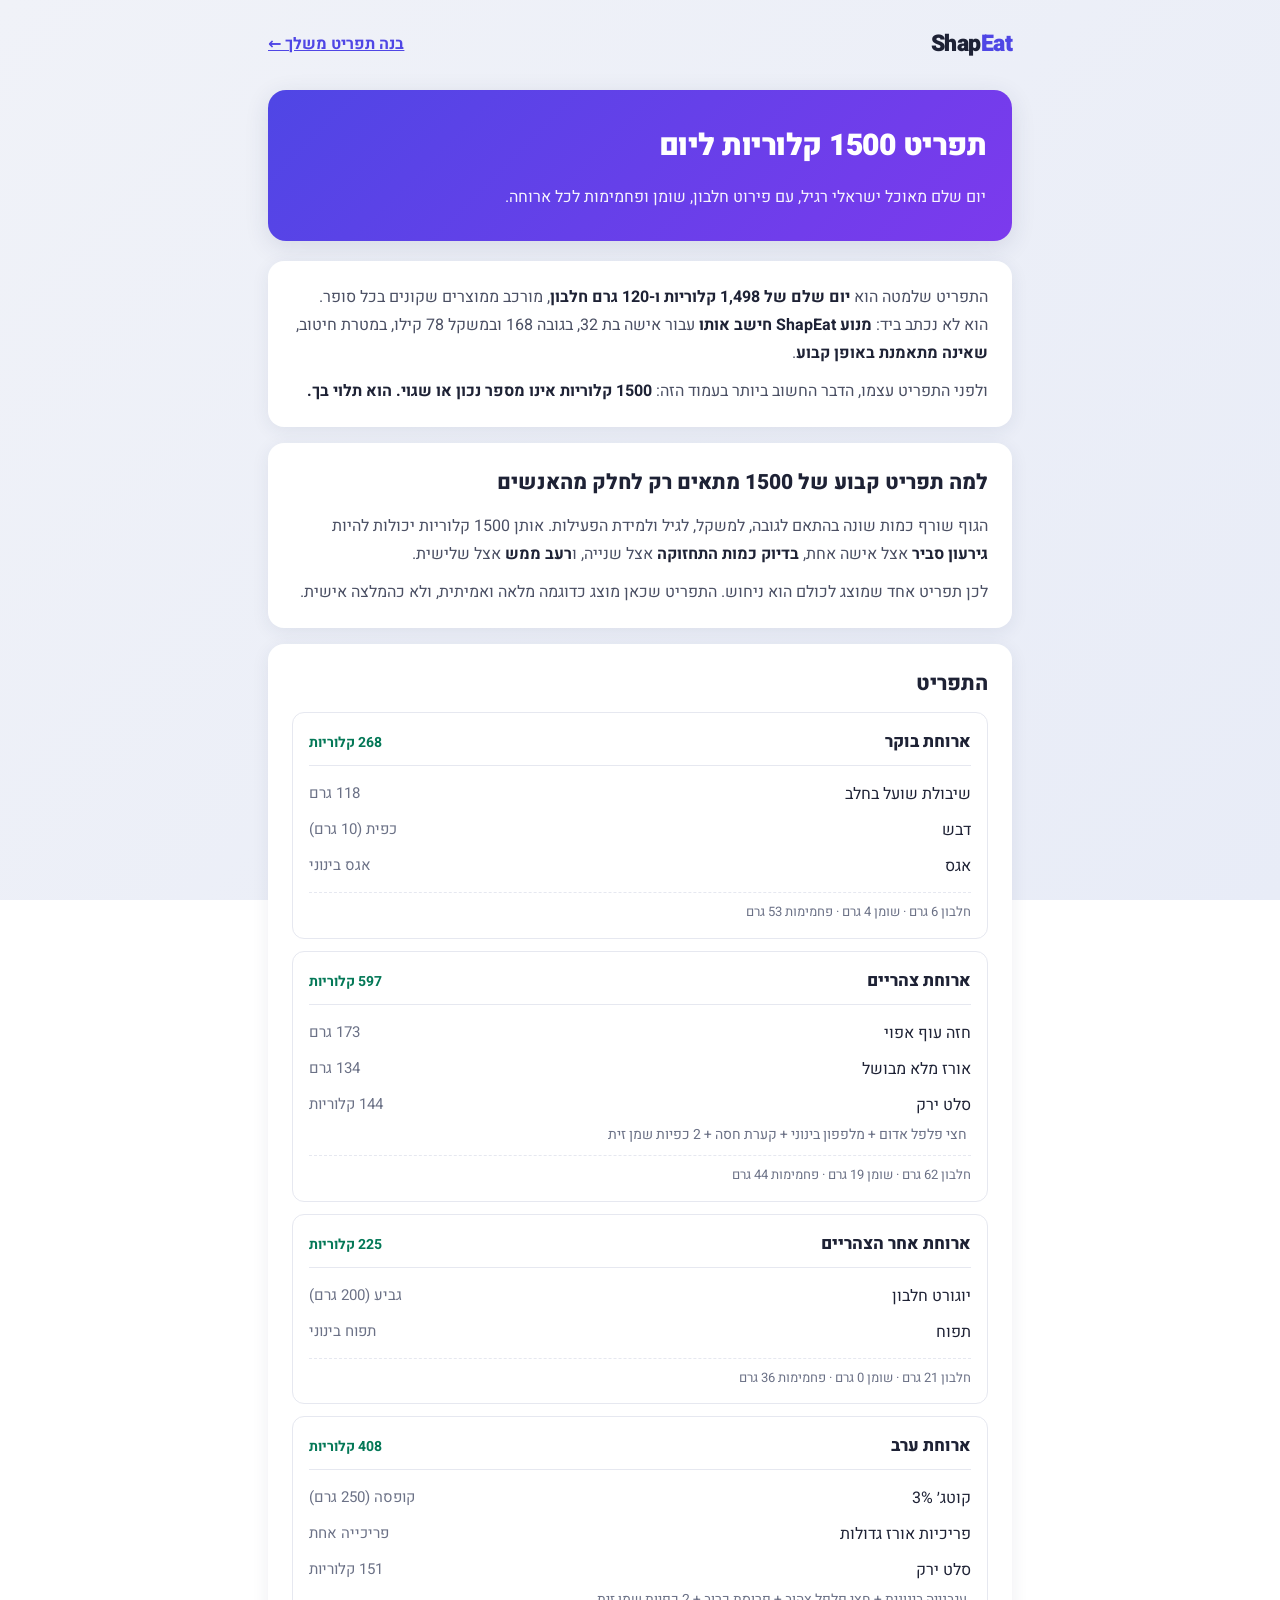
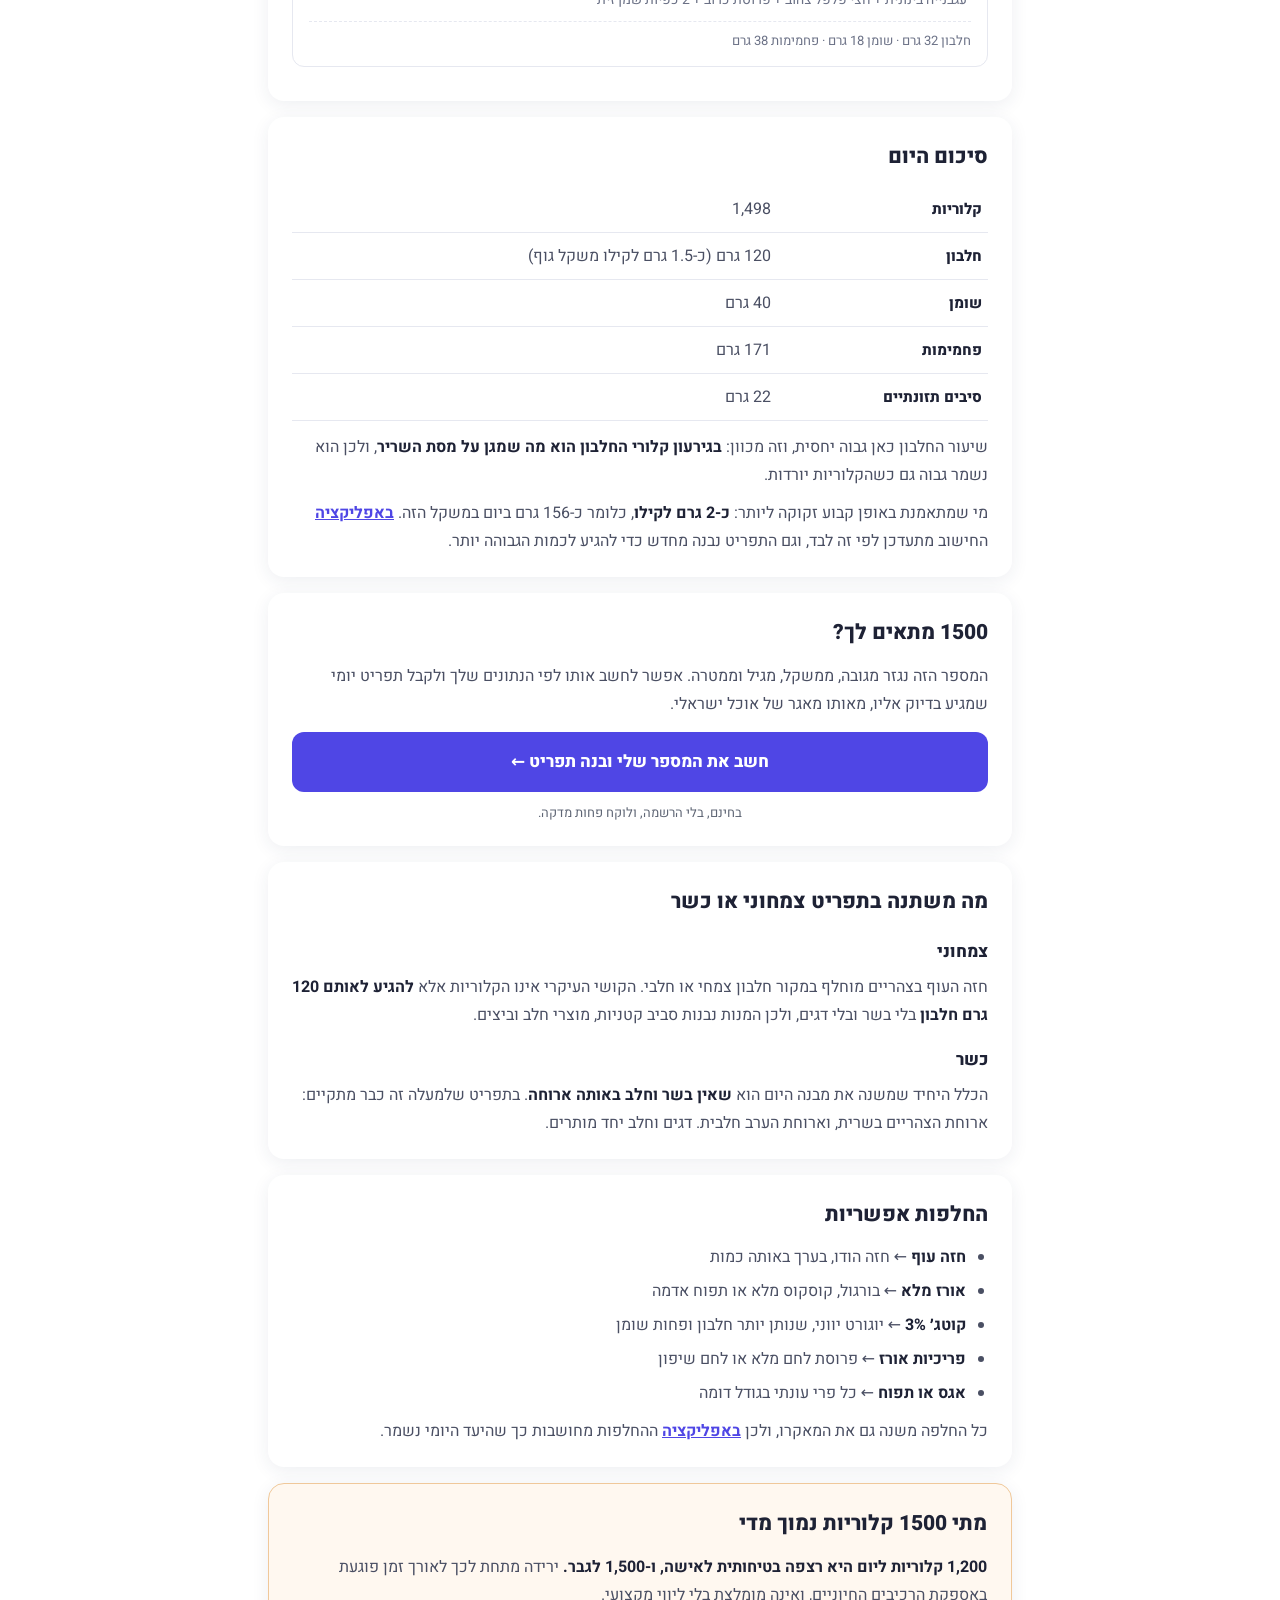
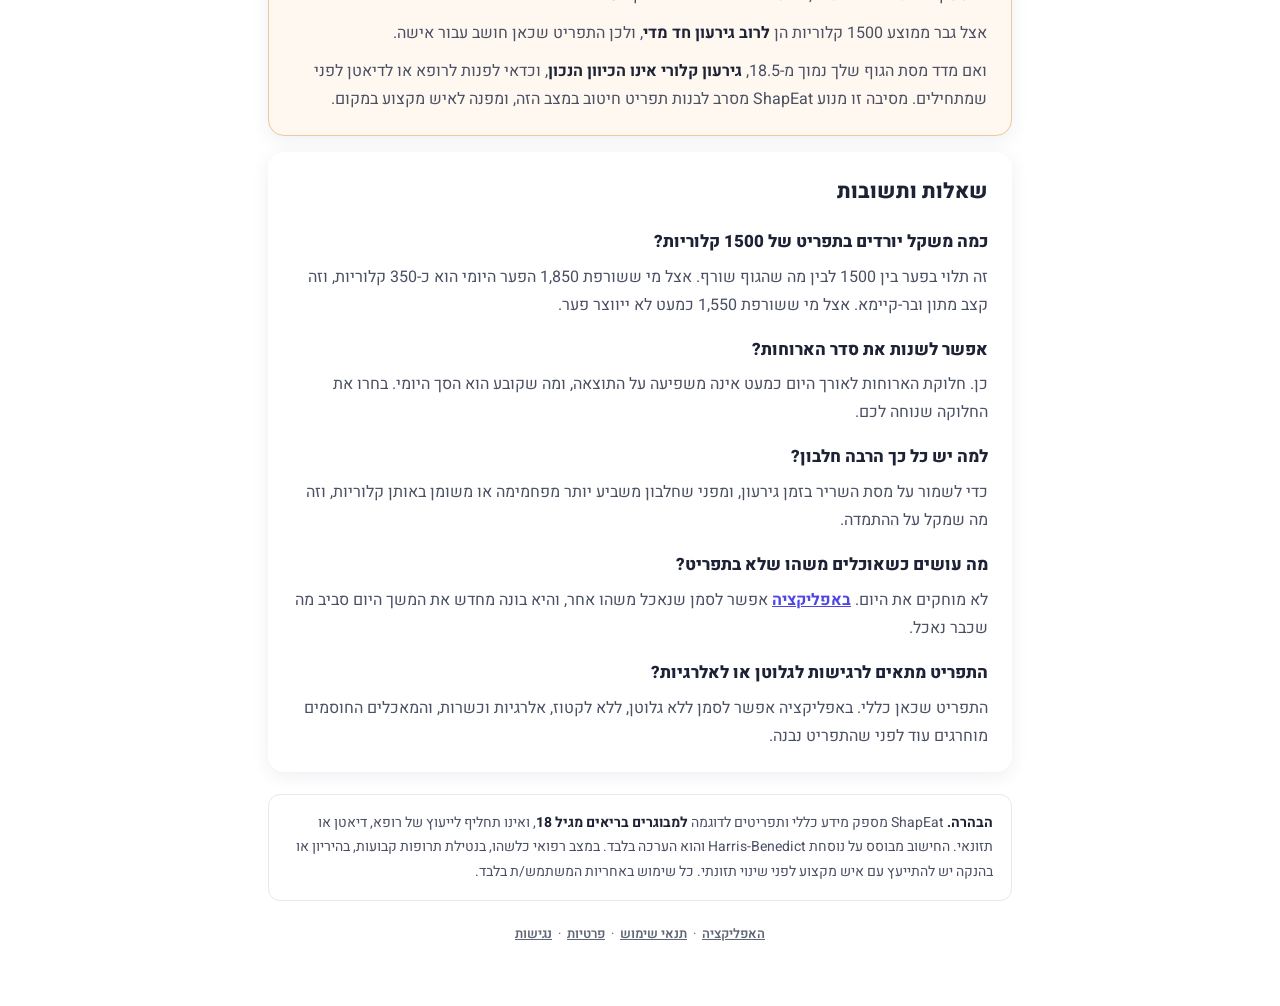
==== menu-1500/index.html @ 6e700a90 "A site about menus had no page that answers "what does a menu look like" Search Console has been con" ====
<!DOCTYPE html>
<!-- דף SEO ראשון (ניסוי, 04/09/2026). התפריט הוטמע כטקסט סטטי במכוון:
     הזחלן של גוגל לא תמיד מריץ JavaScript, ותפריט שנבנה בטעינה עלול להיאנדקס ריק.
     התפריט עצמו הופק מהמנוע ולא נכתב ביד — פרופיל אישה 32/168/78, חיטוב. -->
<html lang="he" dir="rtl">
<head>
<meta charset="UTF-8">
<meta name="viewport" content="width=device-width, initial-scale=1.0">
<title>תפריט 1500 קלוריות ליום — דוגמה מלאה עם חלבון ומאקרו | ShapEat</title>
<link rel="icon" type="image/png" href="/brand/AVATAR-shapeat.png">
<link rel="canonical" href="https://shapeat.co.il/menu-1500/">
<meta name="description" content="תפריט לדוגמה של 1500 קלוריות ליום מאוכל ישראלי, עם פירוט חלבון, שומן ופחמימות לכל ארוחה. ואפשר לבנות תפריט לפי הנתונים שלך, בחינם ובלי הרשמה.">
<meta property="og:type" content="article">
<meta property="og:title" content="תפריט 1500 קלוריות ליום — דוגמה מלאה עם מאקרו">
<meta property="og:description" content="יום שלם של 1,498 קלוריות ו-120 גרם חלבון, מאוכל ישראלי רגיל. כולל מה משתנה לצמחוני ולכשר.">
<meta property="og:image" content="https://shapeat.co.il/brand/AVATAR-shapeat.jpg">
<meta property="og:url" content="https://shapeat.co.il/menu-1500/">
<link rel="stylesheet" href="/brand/fonts/heebo.css">
<style>
  :root{ --accent:#4f46e5; --accent2:#7c3aed; --text:#1e2235; --text-sec:#4a4f63;
         --border:#e6e8f0; --green:#047857; }
  *{box-sizing:border-box;margin:0;padding:0}
  body{font-family:'Heebo','Segoe UI',system-ui,sans-serif;color:var(--text);
    background:linear-gradient(135deg,#f0f2f8,#e8ecf7) fixed;line-height:1.75}
  .wrap{max-width:780px;margin:0 auto;padding:24px 18px 60px}
  a{color:var(--accent);font-weight:700}
  .nav{display:flex;align-items:center;justify-content:space-between;margin-bottom:26px}
  .logo{font-size:23px;font-weight:900;letter-spacing:-.5px;text-decoration:none;color:var(--text)}
  .logo .eat{color:var(--accent)}
  .head{background:linear-gradient(135deg,var(--accent),var(--accent2));color:#fff;
    border-radius:18px;padding:30px 26px;margin-bottom:20px;box-shadow:0 6px 24px rgba(40,46,90,.12)}
  .head h1{font-size:30px;font-weight:900;letter-spacing:-.5px;margin-bottom:10px}
  .head p{color:#fff;opacity:.95;font-size:16px}
  .card{background:#fff;border-radius:16px;padding:22px 24px;margin-bottom:16px;
    box-shadow:0 4px 18px rgba(40,46,90,.08)}
  .card.warn{background:#fff8f0;border:1.5px solid #f0c89a}
  h2{font-size:21px;font-weight:800;margin-bottom:10px;color:var(--text)}
  h3{font-size:17px;font-weight:800;margin:16px 0 6px;color:var(--text)}
  p,li,td,th{font-size:16px;color:var(--text-sec)}
  ul{padding-inline-start:22px;margin-top:6px}
  li{margin-bottom:6px}
  b{color:var(--text)}
  .meal{border:1px solid var(--border);border-radius:12px;padding:14px 16px;margin-bottom:12px}
  .meal-head{display:flex;justify-content:space-between;align-items:baseline;
    border-bottom:1px solid var(--border);padding-bottom:8px;margin-bottom:10px;gap:10px}
  .meal-name{font-size:17px;font-weight:800;color:var(--text)}
  .meal-cal{font-size:14px;font-weight:700;color:var(--green);white-space:nowrap}
  .row{display:flex;justify-content:space-between;gap:12px;padding:4px 0}
  .row .amt{color:#6b7186;font-size:15px;white-space:nowrap}
  .salad-parts{font-size:14px;color:#6b7186;padding-inline-start:4px}
  .meal-macro{font-size:13px;color:#6b7186;margin-top:8px;border-top:1px dashed var(--border);padding-top:8px}
  .tbl{width:100%;border-collapse:collapse;margin-top:8px}
  .tbl th,.tbl td{text-align:right;padding:9px 6px;border-bottom:1px solid var(--border)}
  .tbl th{font-weight:800;color:var(--text);font-size:15px}
  .cta{display:block;text-align:center;background:var(--accent);color:#fff;text-decoration:none;
    font-weight:800;font-size:17px;padding:15px 20px;border-radius:12px;margin-top:14px}
  .note{font-size:13px;color:#5f6675;text-align:center;margin-top:10px}
  .disc{font-size:14px;color:#4a4f63;background:#fff;border:1.5px solid var(--border);
    border-radius:12px;padding:16px 18px;margin-top:22px}
  .foot{font-size:13px;color:#5f6675;text-align:center;margin-top:22px}
  .foot a{color:#5f6675;font-weight:600;margin:0 6px}
</style>
</head>
<body>
<div class="wrap">
  <nav class="nav">
    <a class="logo" href="/">Shap<span class="eat">Eat</span></a>
    <a href="/">בנה תפריט משלך ←</a>
  </nav>

  <div class="head">
    <h1>תפריט 1500 קלוריות ליום</h1>
    <p>יום שלם מאוכל ישראלי רגיל, עם פירוט חלבון, שומן ופחמימות לכל ארוחה.</p>
  </div>

  <div class="card">
    <p>התפריט שלמטה הוא <b>יום שלם של 1,498 קלוריות ו-120 גרם חלבון</b>, מורכב ממוצרים
      שקונים בכל סופר. הוא לא נכתב ביד: <b>מנוע ShapEat חישב אותו</b> עבור אישה בת 32,
      בגובה 168 ובמשקל 78 קילו, במטרת חיטוב, <b>שאינה מתאמנת באופן קבוע</b>.</p>
    <p style="margin-top:10px">ולפני התפריט עצמו, הדבר החשוב ביותר בעמוד הזה:
      <b>1500 קלוריות אינו מספר נכון או שגוי. הוא תלוי בך.</b></p>
  </div>

  <div class="card">
    <h2>למה תפריט קבוע של 1500 מתאים רק לחלק מהאנשים</h2>
    <p>הגוף שורף כמות שונה בהתאם לגובה, למשקל, לגיל ולמידת הפעילות. אותן 1500 קלוריות
      יכולות להיות <b>גירעון סביר</b> אצל אישה אחת, <b>בדיוק כמות התחזוקה</b> אצל שנייה,
      ו<b>רעב ממש</b> אצל שלישית.</p>
    <p style="margin-top:10px">לכן תפריט אחד שמוצג לכולם הוא ניחוש. התפריט שכאן מוצג
      כדוגמה מלאה ואמיתית, ולא כהמלצה אישית.</p>
  </div>

  <div class="card">
    <h2>התפריט</h2>

    <div class="meal">
      <div class="meal-head"><span class="meal-name">ארוחת בוקר</span><span class="meal-cal">268 קלוריות</span></div>
      <div class="row"><span>שיבולת שועל בחלב</span><span class="amt">118 גרם</span></div>
      <div class="row"><span>דבש</span><span class="amt">כפית (10 גרם)</span></div>
      <div class="row"><span>אגס</span><span class="amt">אגס בינוני</span></div>
      <div class="meal-macro">חלבון 6 גרם · שומן 4 גרם · פחמימות 53 גרם</div>
    </div>

    <div class="meal">
      <div class="meal-head"><span class="meal-name">ארוחת צהריים</span><span class="meal-cal">597 קלוריות</span></div>
      <div class="row"><span>חזה עוף אפוי</span><span class="amt">173 גרם</span></div>
      <div class="row"><span>אורז מלא מבושל</span><span class="amt">134 גרם</span></div>
      <div class="row"><span>סלט ירק</span><span class="amt">144 קלוריות</span></div>
      <div class="salad-parts">חצי פלפל אדום + מלפפון בינוני + קערת חסה + 2 כפיות שמן זית</div>
      <div class="meal-macro">חלבון 62 גרם · שומן 19 גרם · פחמימות 44 גרם</div>
    </div>

    <div class="meal">
      <div class="meal-head"><span class="meal-name">ארוחת אחר הצהריים</span><span class="meal-cal">225 קלוריות</span></div>
      <div class="row"><span>יוגורט חלבון</span><span class="amt">גביע (200 גרם)</span></div>
      <div class="row"><span>תפוח</span><span class="amt">תפוח בינוני</span></div>
      <div class="meal-macro">חלבון 21 גרם · שומן 0 גרם · פחמימות 36 גרם</div>
    </div>

    <div class="meal">
      <div class="meal-head"><span class="meal-name">ארוחת ערב</span><span class="meal-cal">408 קלוריות</span></div>
      <div class="row"><span>קוטג׳ 3%</span><span class="amt">קופסה (250 גרם)</span></div>
      <div class="row"><span>פריכיות אורז גדולות</span><span class="amt">פריכייה אחת</span></div>
      <div class="row"><span>סלט ירק</span><span class="amt">151 קלוריות</span></div>
      <div class="salad-parts">עגבנייה בינונית + חצי פלפל צהוב + פרוסת כרוב + 2 כפיות שמן זית</div>
      <div class="meal-macro">חלבון 32 גרם · שומן 18 גרם · פחמימות 38 גרם</div>
    </div>
  </div>

  <div class="card">
    <h2>סיכום היום</h2>
    <table class="tbl">
      <tr><th>קלוריות</th><td>1,498</td></tr>
      <tr><th>חלבון</th><td>120 גרם (כ-1.5 גרם לקילו משקל גוף)</td></tr>
      <tr><th>שומן</th><td>40 גרם</td></tr>
      <tr><th>פחמימות</th><td>171 גרם</td></tr>
      <tr><th>סיבים תזונתיים</th><td>22 גרם</td></tr>
    </table>
    <p style="margin-top:12px">שיעור החלבון כאן גבוה יחסית, וזה מכוון: <b>בגירעון קלורי
      החלבון הוא מה שמגן על מסת השריר</b>, ולכן הוא נשמר גבוה גם כשהקלוריות יורדות.</p>
    <p style="margin-top:10px">מי שמתאמנת באופן קבוע זקוקה ליותר: <b>כ-2 גרם לקילו</b>,
      כלומר כ-156 גרם ביום במשקל הזה. <a href="/">באפליקציה</a> החישוב מתעדכן לפי זה לבד,
      וגם התפריט נבנה מחדש כדי להגיע לכמות הגבוהה יותר.</p>
  </div>

  <div class="card">
    <h2>1500 מתאים לך?</h2>
    <p>המספר הזה נגזר מגובה, ממשקל, מגיל וממטרה. אפשר לחשב אותו לפי הנתונים שלך ולקבל
      תפריט יומי שמגיע בדיוק אליו, מאותו מאגר של אוכל ישראלי.</p>
    <a class="cta" href="/">חשב את המספר שלי ובנה תפריט ←</a>
    <p class="note">בחינם, בלי הרשמה, ולוקח פחות מדקה.</p>
  </div>

  <div class="card">
    <h2>מה משתנה בתפריט צמחוני או כשר</h2>
    <h3>צמחוני</h3>
    <p>חזה העוף בצהריים מוחלף במקור חלבון צמחי או חלבי. הקושי העיקרי אינו הקלוריות אלא
      <b>להגיע לאותם 120 גרם חלבון</b> בלי בשר ובלי דגים, ולכן המנות נבנות סביב קטניות,
      מוצרי חלב וביצים.</p>
    <h3>כשר</h3>
    <p>הכלל היחיד שמשנה את מבנה היום הוא <b>שאין בשר וחלב באותה ארוחה</b>. בתפריט שלמעלה
      זה כבר מתקיים: ארוחת הצהריים בשרית, וארוחת הערב חלבית. דגים וחלב יחד מותרים.</p>
  </div>

  <div class="card">
    <h2>החלפות אפשריות</h2>
    <ul>
      <li><b>חזה עוף</b> ← חזה הודו, בערך באותה כמות</li>
      <li><b>אורז מלא</b> ← בורגול, קוסקוס מלא או תפוח אדמה</li>
      <li><b>קוטג׳ 3%</b> ← יוגורט יווני, שנותן יותר חלבון ופחות שומן</li>
      <li><b>פריכיות אורז</b> ← פרוסת לחם מלא או לחם שיפון</li>
      <li><b>אגס או תפוח</b> ← כל פרי עונתי בגודל דומה</li>
    </ul>
    <p style="margin-top:10px">כל החלפה משנה גם את המאקרו, ולכן <a href="/">באפליקציה</a>
      ההחלפות מחושבות כך שהיעד היומי נשמר.</p>
  </div>

  <div class="card warn">
    <h2>מתי 1500 קלוריות נמוך מדי</h2>
    <p><b>1,200 קלוריות ליום היא רצפה בטיחותית לאישה, ו-1,500 לגבר.</b> ירידה מתחת לכך
      לאורך זמן פוגעת באספקת הרכיבים החיוניים, ואינה מומלצת בלי ליווי מקצועי.</p>
    <p style="margin-top:10px">אצל גבר ממוצע 1500 קלוריות הן <b>לרוב גירעון חד מדי</b>,
      ולכן התפריט שכאן חושב עבור אישה.</p>
    <p style="margin-top:10px">ואם מדד מסת הגוף שלך נמוך מ-18.5, <b>גירעון קלורי אינו
      הכיוון הנכון</b>, וכדאי לפנות לרופא או לדיאטן לפני שמתחילים. מסיבה זו מנוע ShapEat
      מסרב לבנות תפריט חיטוב במצב הזה, ומפנה לאיש מקצוע במקום.</p>
  </div>

  <div class="card">
    <h2>שאלות ותשובות</h2>
    <h3>כמה משקל יורדים בתפריט של 1500 קלוריות?</h3>
    <p>זה תלוי בפער בין 1500 לבין מה שהגוף שורף. אצל מי ששורפת 1,850 הפער היומי הוא כ-350
      קלוריות, וזה קצב מתון ובר-קיימא. אצל מי ששורפת 1,550 כמעט לא ייווצר פער.</p>
    <h3>אפשר לשנות את סדר הארוחות?</h3>
    <p>כן. חלוקת הארוחות לאורך היום כמעט אינה משפיעה על התוצאה, ומה שקובע הוא הסך היומי.
      בחרו את החלוקה שנוחה לכם.</p>
    <h3>למה יש כל כך הרבה חלבון?</h3>
    <p>כדי לשמור על מסת השריר בזמן גירעון, ומפני שחלבון משביע יותר מפחמימה או משומן באותן
      קלוריות, וזה מה שמקל על ההתמדה.</p>
    <h3>מה עושים כשאוכלים משהו שלא בתפריט?</h3>
    <p>לא מוחקים את היום. <a href="/">באפליקציה</a> אפשר לסמן שנאכל משהו אחר, והיא בונה
      מחדש את המשך היום סביב מה שכבר נאכל.</p>
    <h3>התפריט מתאים לרגישות לגלוטן או לאלרגיות?</h3>
    <p>התפריט שכאן כללי. באפליקציה אפשר לסמן ללא גלוטן, ללא לקטוז, אלרגיות וכשרות,
      והמאכלים החוסמים מוחרגים עוד לפני שהתפריט נבנה.</p>
  </div>

  <div class="disc">
    <b>הבהרה.</b> ShapEat מספק מידע כללי ותפריטים לדוגמה <b>למבוגרים בריאים מגיל 18</b>,
    ואינו תחליף לייעוץ של רופא, דיאטן או תזונאי. החישוב מבוסס על נוסחת Harris-Benedict
    והוא הערכה בלבד. במצב רפואי כלשהו, בנטילת תרופות קבועות, בהיריון או בהנקה יש להתייעץ
    עם איש מקצוע לפני שינוי תזונתי. כל שימוש באחריות המשתמש/ת בלבד.
  </div>

  <div class="foot">
    <a href="/">האפליקציה</a>·<a href="/terms.html">תנאי שימוש</a>·<a href="/privacy.html">פרטיות</a>·<a href="/accessibility.html">נגישות</a>
  </div>
</div>
</body>
</html>
---- brand/fonts/heebo.css ----
/* ══════════════════════════════════════════
   heebo.css — Heebo מאוחסן אצלנו, לא אצל גוגל (14/08/2026)

   למה: `<link>` ל-fonts.googleapis.com שולח את ה-IP וה-Referrer של המשתמש
   לגוגל בכל טעינת עמוד. זה קרה בדשבורד המאמנים בזמן צפייה בנתוני מתאמנים,
   וגם ב-privacy.html עצמו — עמוד שמסביר כמה אנחנו זהירים עם מידע.
   הגופן זהה לחלוטין; רק המקור השתנה.

   רישיון: SIL Open Font License 1.1 (brand/fonts/OFL.txt), Copyright 2014
   The Heebo Project Authors, עיצוב עודד עזר. ה-OFL מתיר אירוח והפצה מחדש,
   ומחייב לצרף את הרישיון — הוא יושב לצד הקבצים ואין למחוק אותו.

   שני קבצים ולא עשרים: Heebo v28 הוא **variable font**, ולכן קובץ אחד לכל
   subset מכסה את כל המשקלים (400/500/600/700/800/900).
   ⚠️ הורדנו רק hebrew + latin. latin-ext / math / symbols לא בשימוש באתר,
   ובזכות unicode-range הדפדפן ממילא לא היה מוריד אותם.
   סה"כ 42KB, פעם אחת, ואז מהמטמון.
   ══════════════════════════════════════════ */

@font-face {
  font-family: 'Heebo';
  font-style: normal;
  font-weight: 100 900;            /* variable — טווח מלא מקובץ אחד */
  font-display: swap;              /* טקסט נראה מיד בגופן חלופי, בלי מסך ריק */
  src: url('heebo-hebrew.woff2') format('woff2');
  unicode-range: U+0307-0308, U+0590-05FF, U+200C-2010, U+20AA, U+25CC, U+FB1D-FB4F;
}

@font-face {
  font-family: 'Heebo';
  font-style: normal;
  font-weight: 100 900;
  font-display: swap;
  src: url('heebo-latin.woff2') format('woff2');
  unicode-range: U+0000-00FF, U+0131, U+0152-0153, U+02BB-02BC, U+02C6, U+02DA,
    U+02DC, U+0304, U+0308, U+0329, U+2000-206F, U+20AC, U+2122, U+2191, U+2193,
    U+2212, U+2215, U+FEFF, U+FFFD;
}
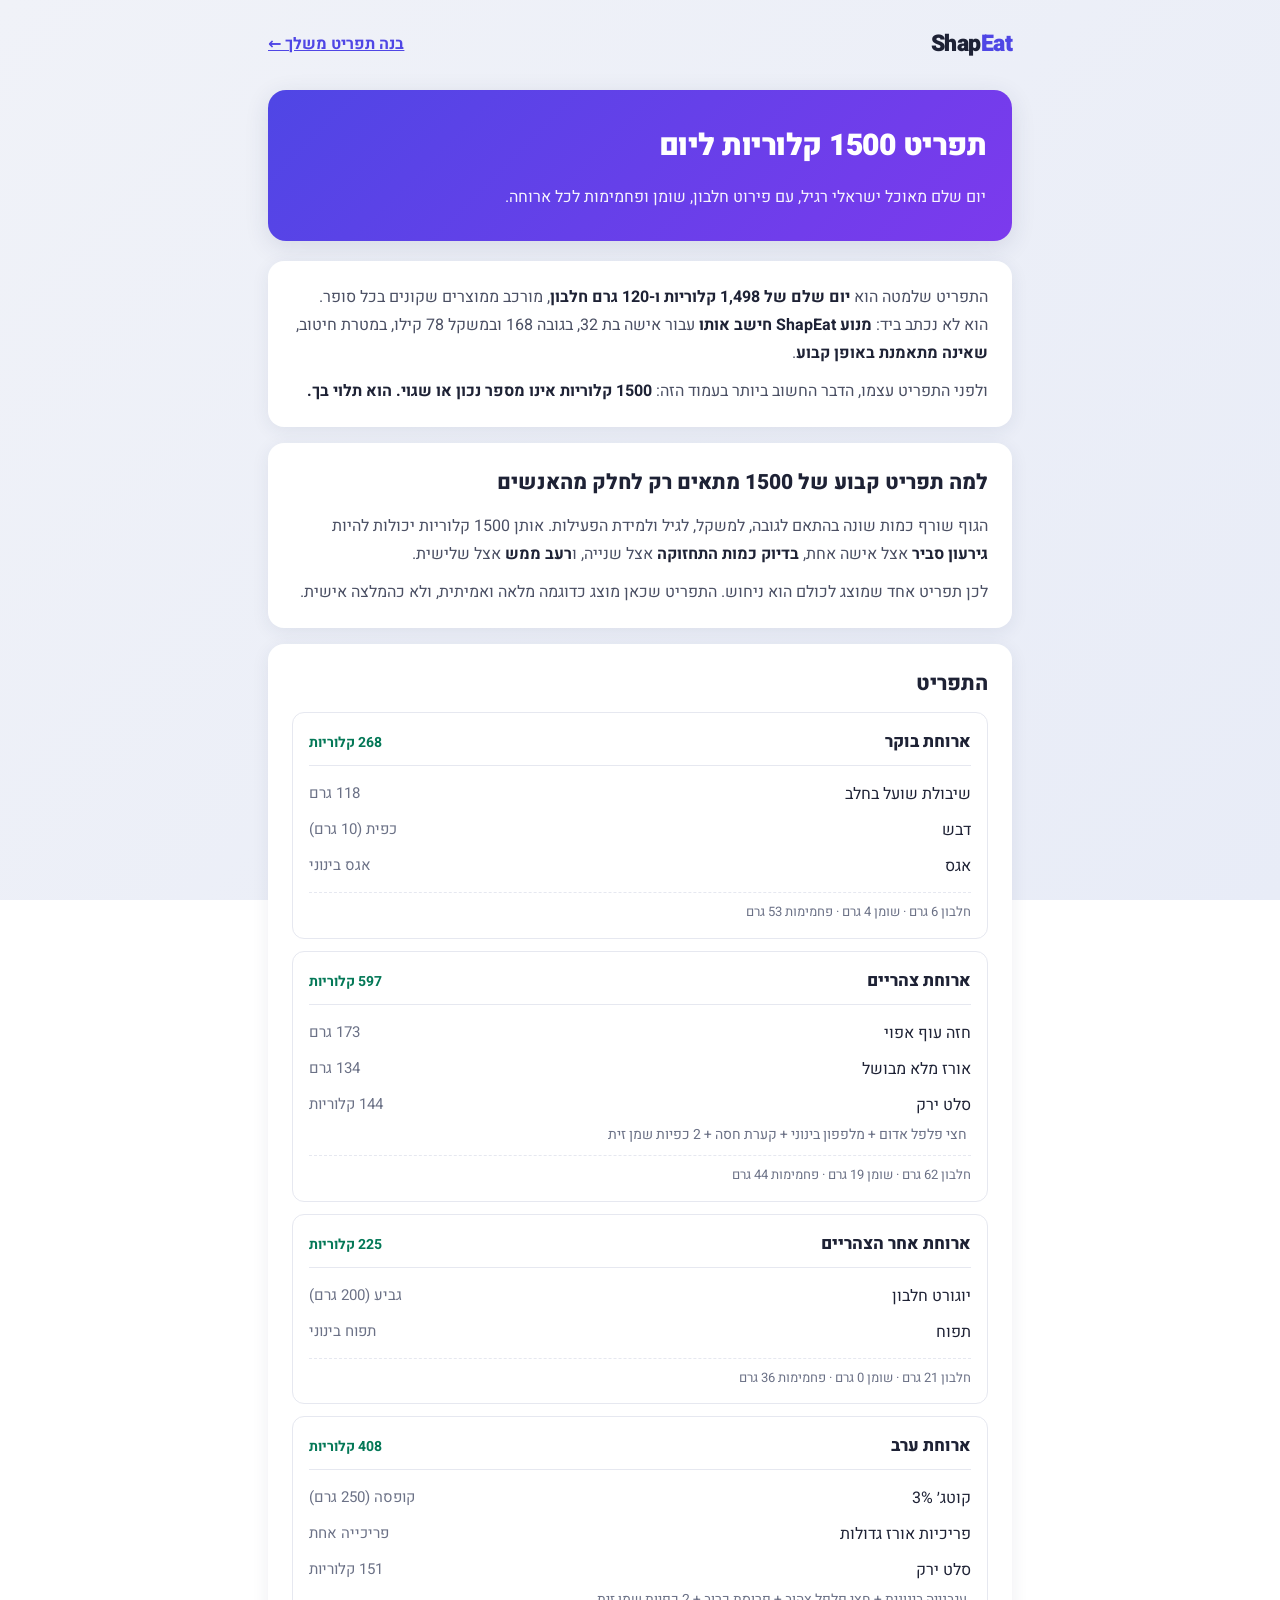
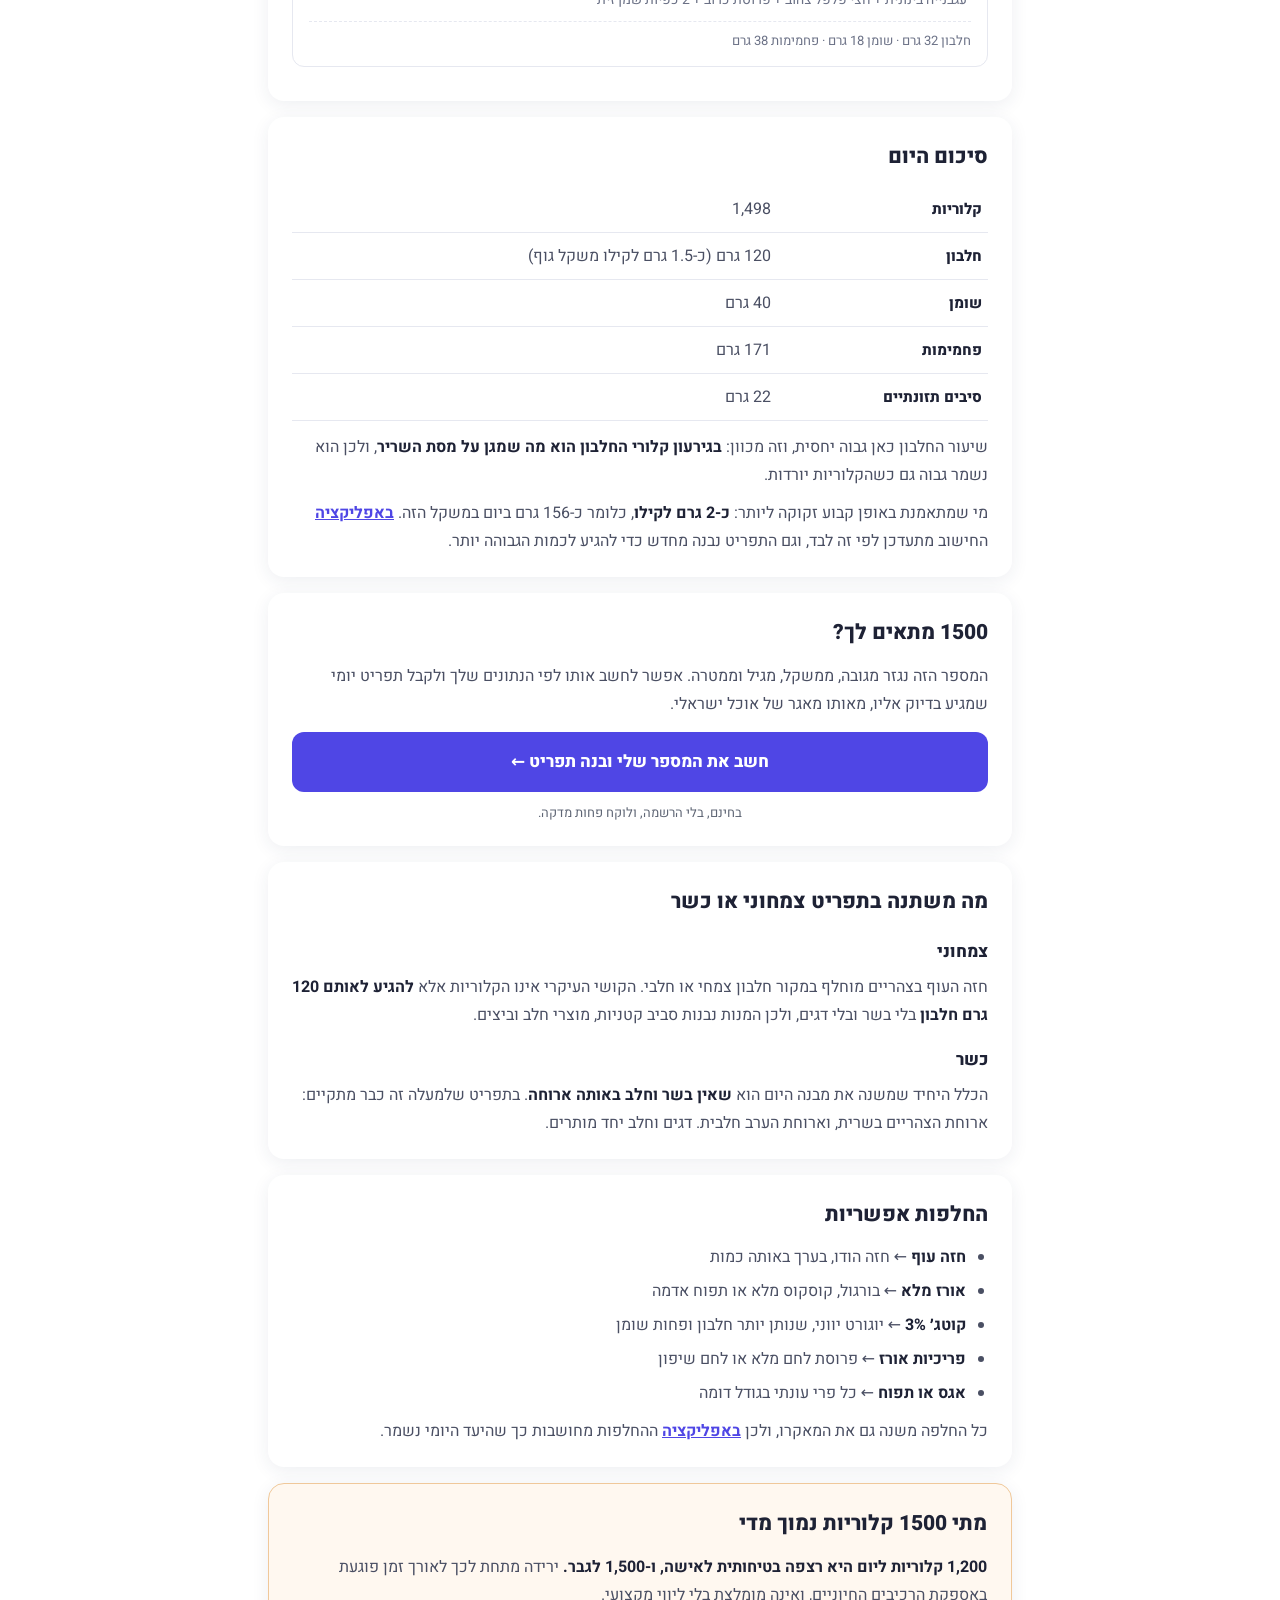
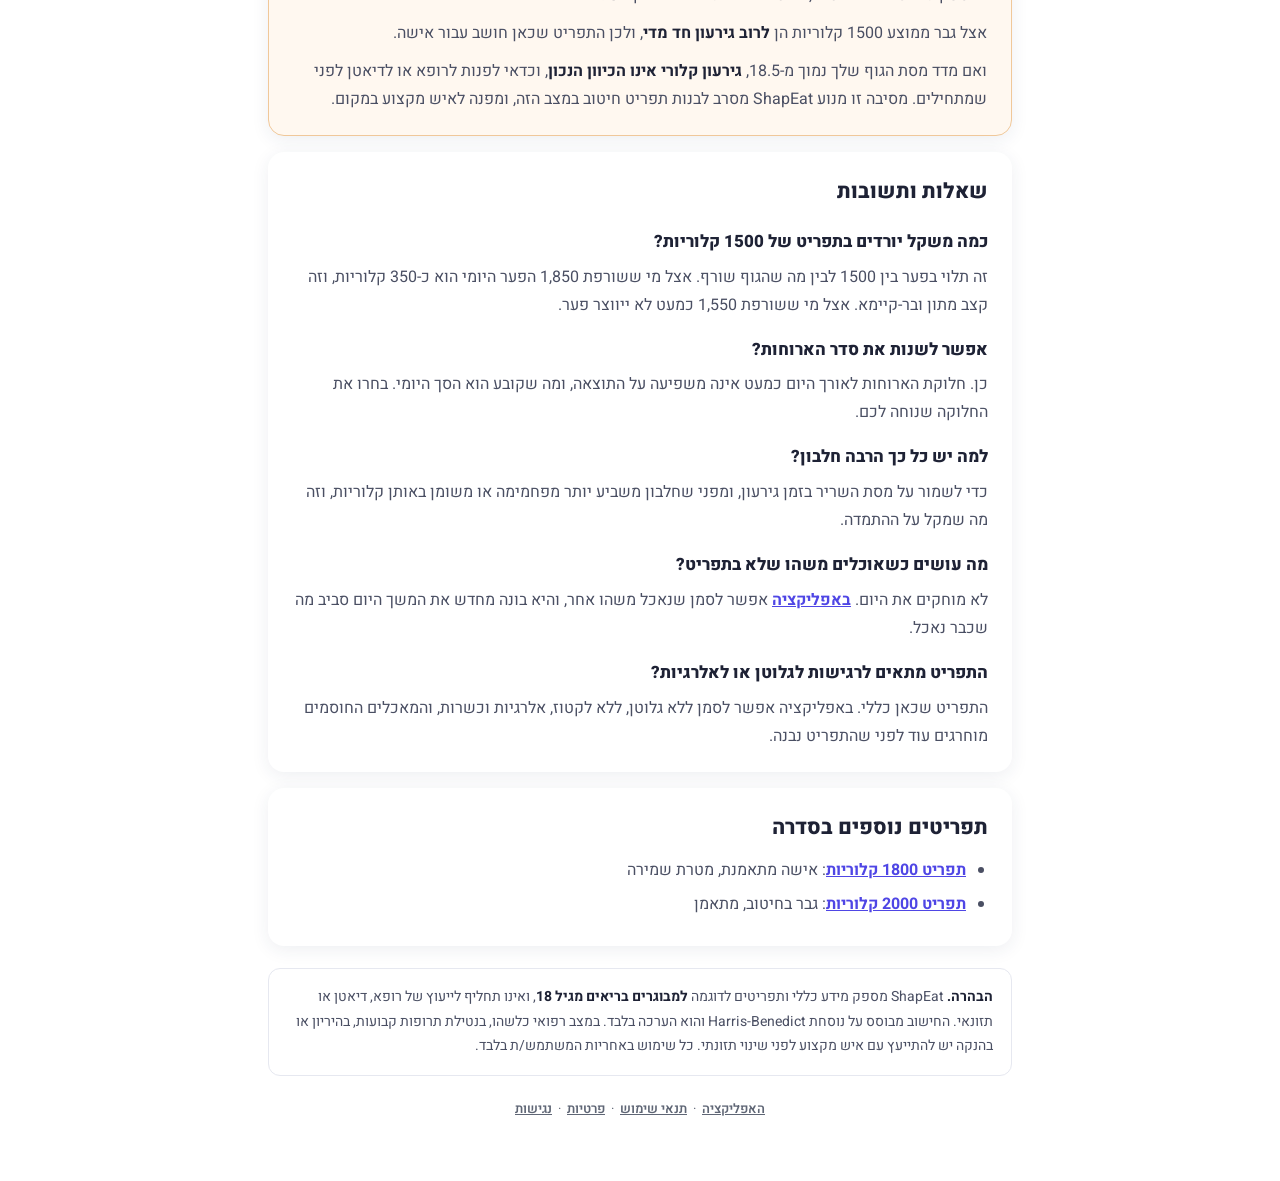
==== commit 909bf9e0: "Three menus that are actually different, not one menu with the number swapped A single page was a we" ====
--- a/menu-1500/index.html
+++ b/menu-1500/index.html
@@ -6,12 +6,12 @@
 <head>
 <meta charset="UTF-8">
 <meta name="viewport" content="width=device-width, initial-scale=1.0">
-<title>תפריט 1500 קלוריות ליום — דוגמה מלאה עם חלבון ומאקרו | ShapEat</title>
+<title>תפריט 1500 קלוריות ליום, דוגמה מלאה עם מאקרו | ShapEat</title>
 <link rel="icon" type="image/png" href="/brand/AVATAR-shapeat.png">
 <link rel="canonical" href="https://shapeat.co.il/menu-1500/">
 <meta name="description" content="תפריט לדוגמה של 1500 קלוריות ליום מאוכל ישראלי, עם פירוט חלבון, שומן ופחמימות לכל ארוחה. ואפשר לבנות תפריט לפי הנתונים שלך, בחינם ובלי הרשמה.">
 <meta property="og:type" content="article">
-<meta property="og:title" content="תפריט 1500 קלוריות ליום — דוגמה מלאה עם מאקרו">
+<meta property="og:title" content="תפריט 1500 קלוריות ליום, דוגמה מלאה עם מאקרו">
 <meta property="og:description" content="יום שלם של 1,498 קלוריות ו-120 גרם חלבון, מאוכל ישראלי רגיל. כולל מה משתנה לצמחוני ולכשר.">
 <meta property="og:image" content="https://shapeat.co.il/brand/AVATAR-shapeat.jpg">
 <meta property="og:url" content="https://shapeat.co.il/menu-1500/">
@@ -205,6 +205,14 @@
       והמאכלים החוסמים מוחרגים עוד לפני שהתפריט נבנה.</p>
   </div>
 
+  <div class="card">
+    <h2>תפריטים נוספים בסדרה</h2>
+    <ul>
+      <li><a href="/menu-1800/">תפריט 1800 קלוריות</a>: אישה מתאמנת, מטרת שמירה</li>
+      <li><a href="/menu-2000/">תפריט 2000 קלוריות</a>: גבר בחיטוב, מתאמן</li>
+    </ul>
+  </div>
+
   <div class="disc">
     <b>הבהרה.</b> ShapEat מספק מידע כללי ותפריטים לדוגמה <b>למבוגרים בריאים מגיל 18</b>,
     ואינו תחליף לייעוץ של רופא, דיאטן או תזונאי. החישוב מבוסס על נוסחת Harris-Benedict
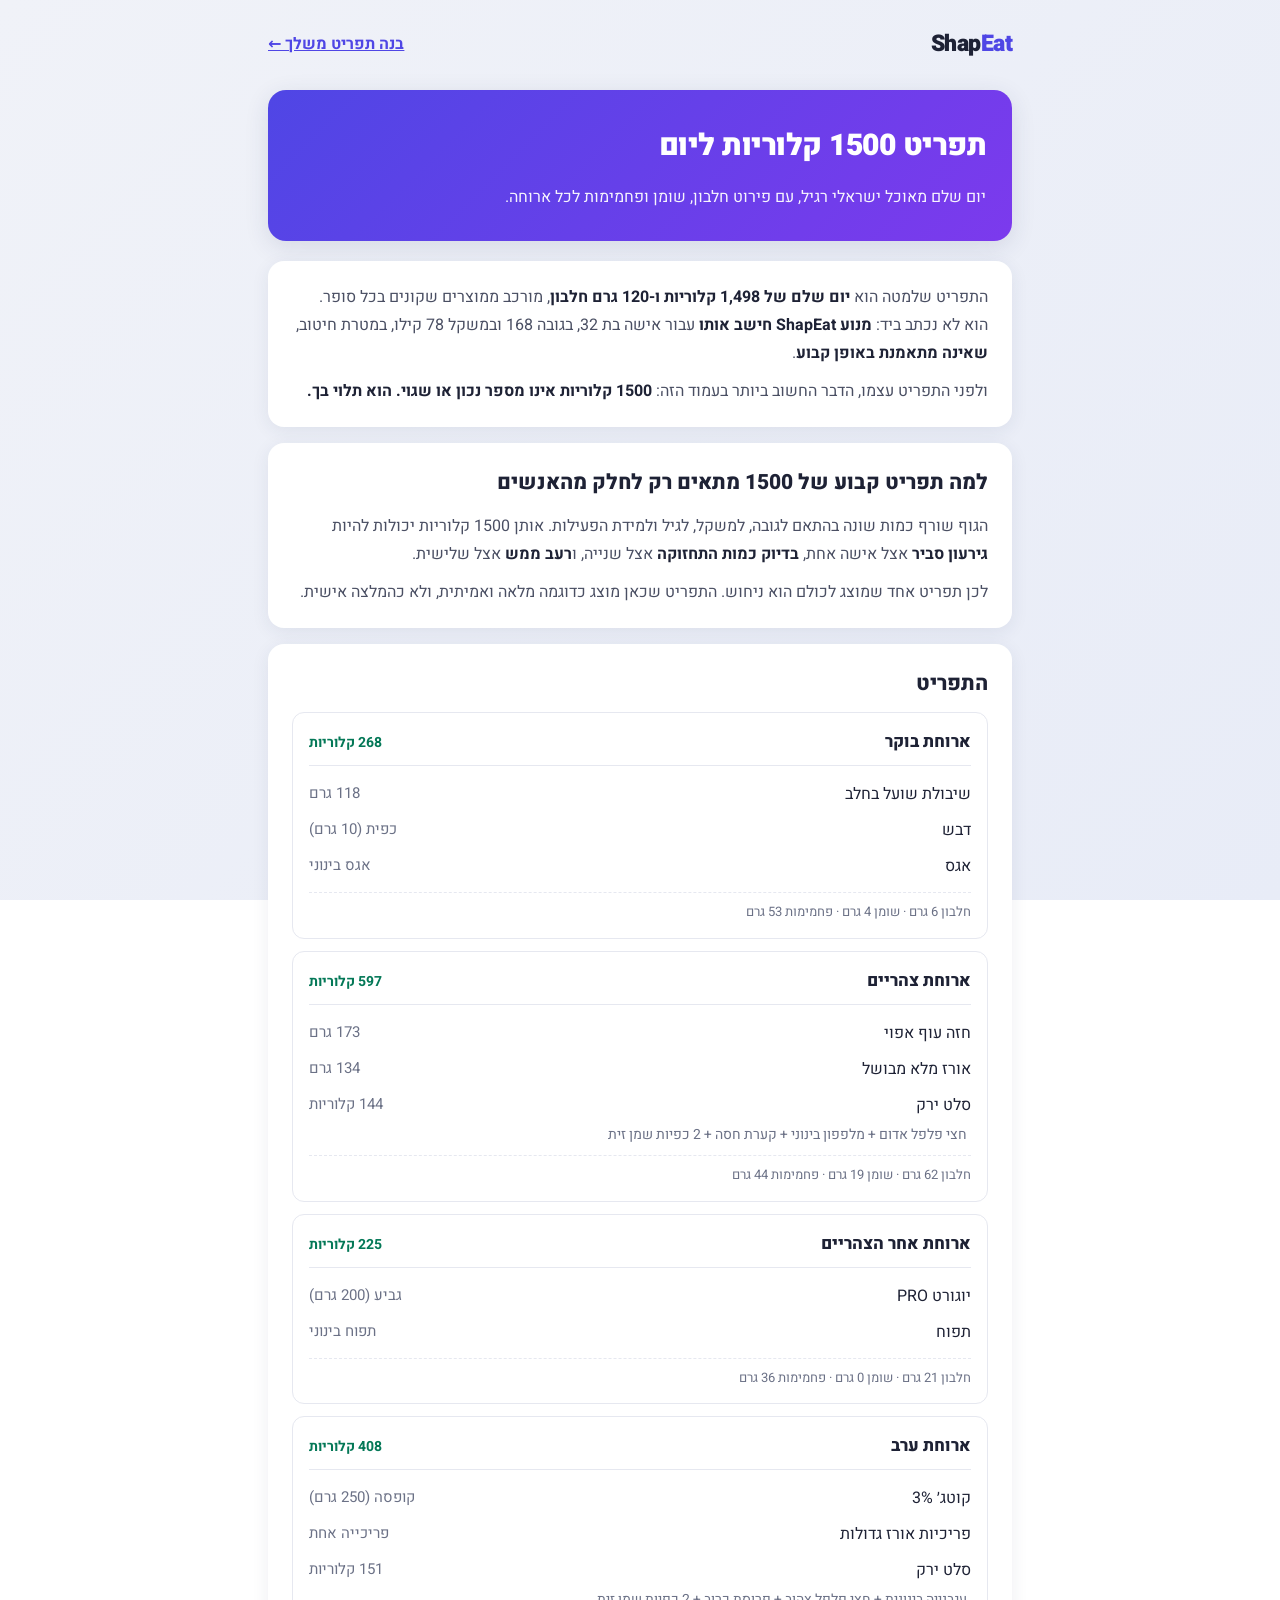
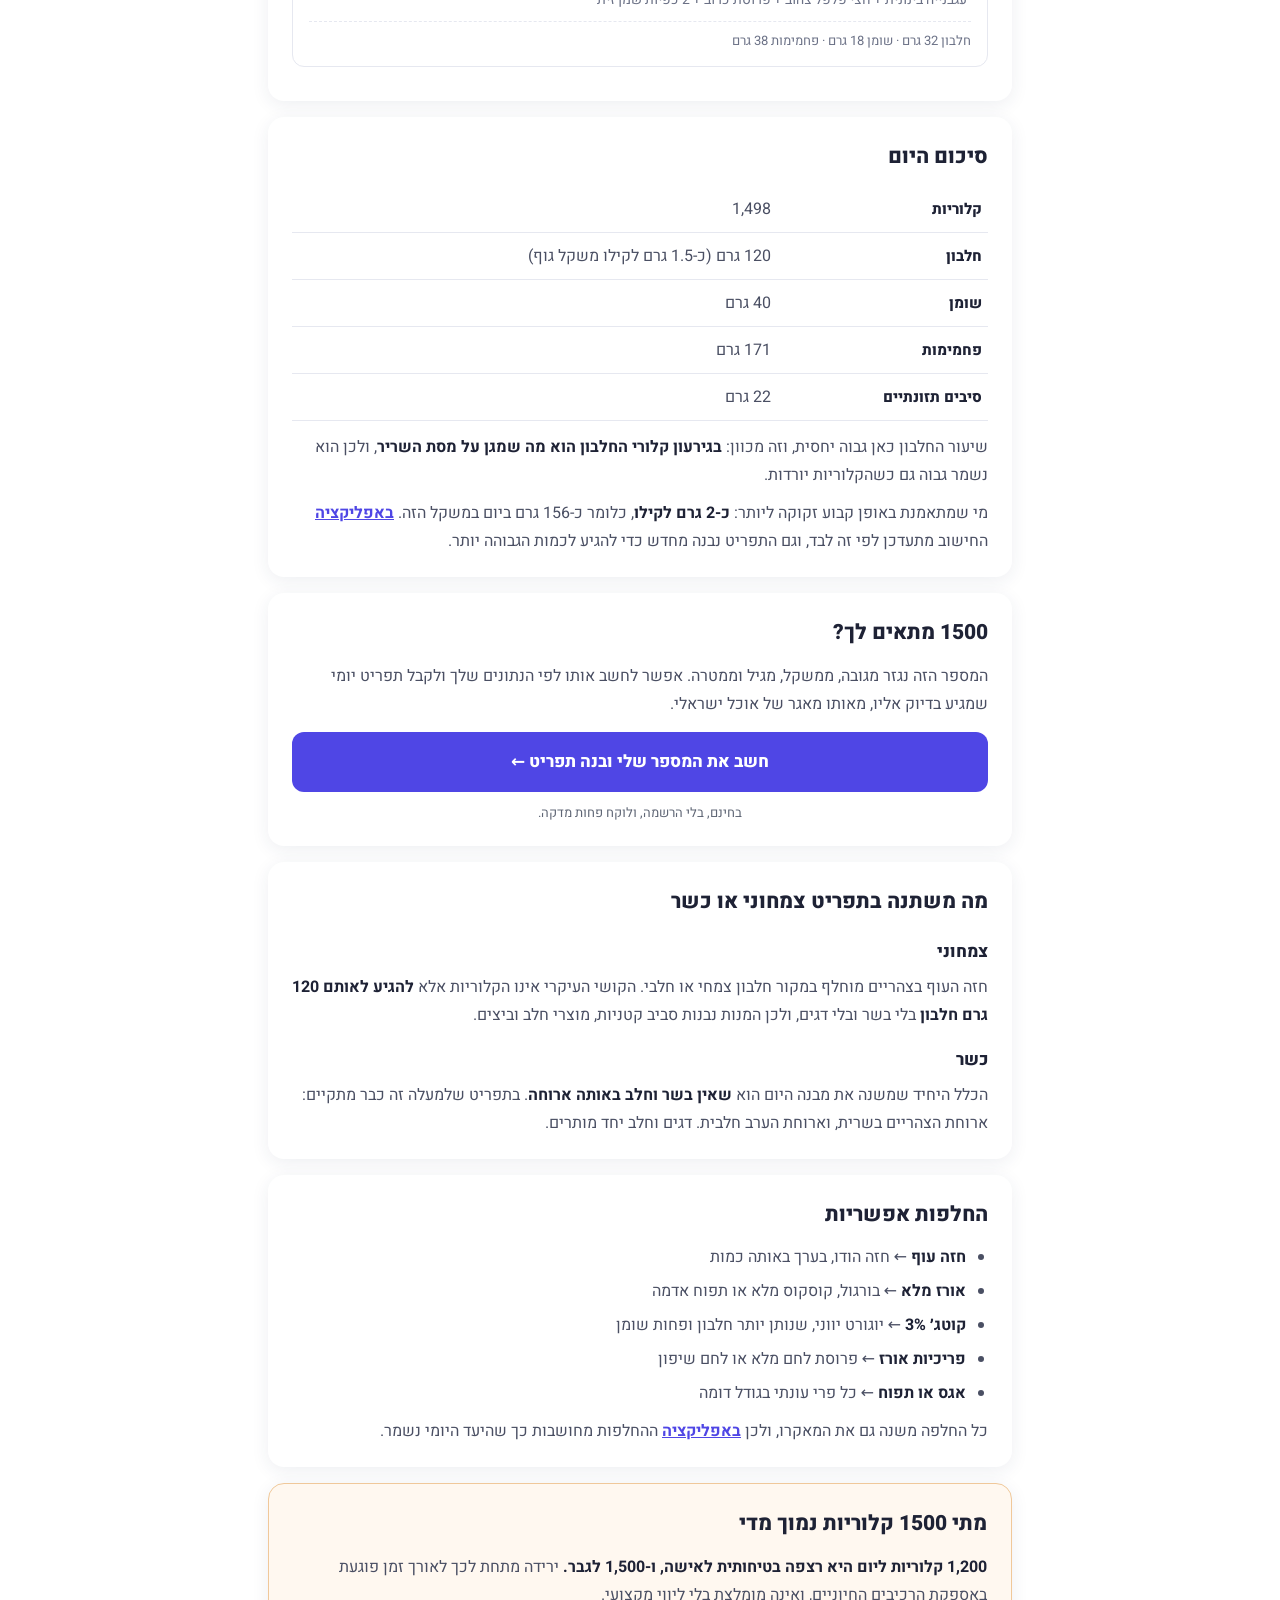
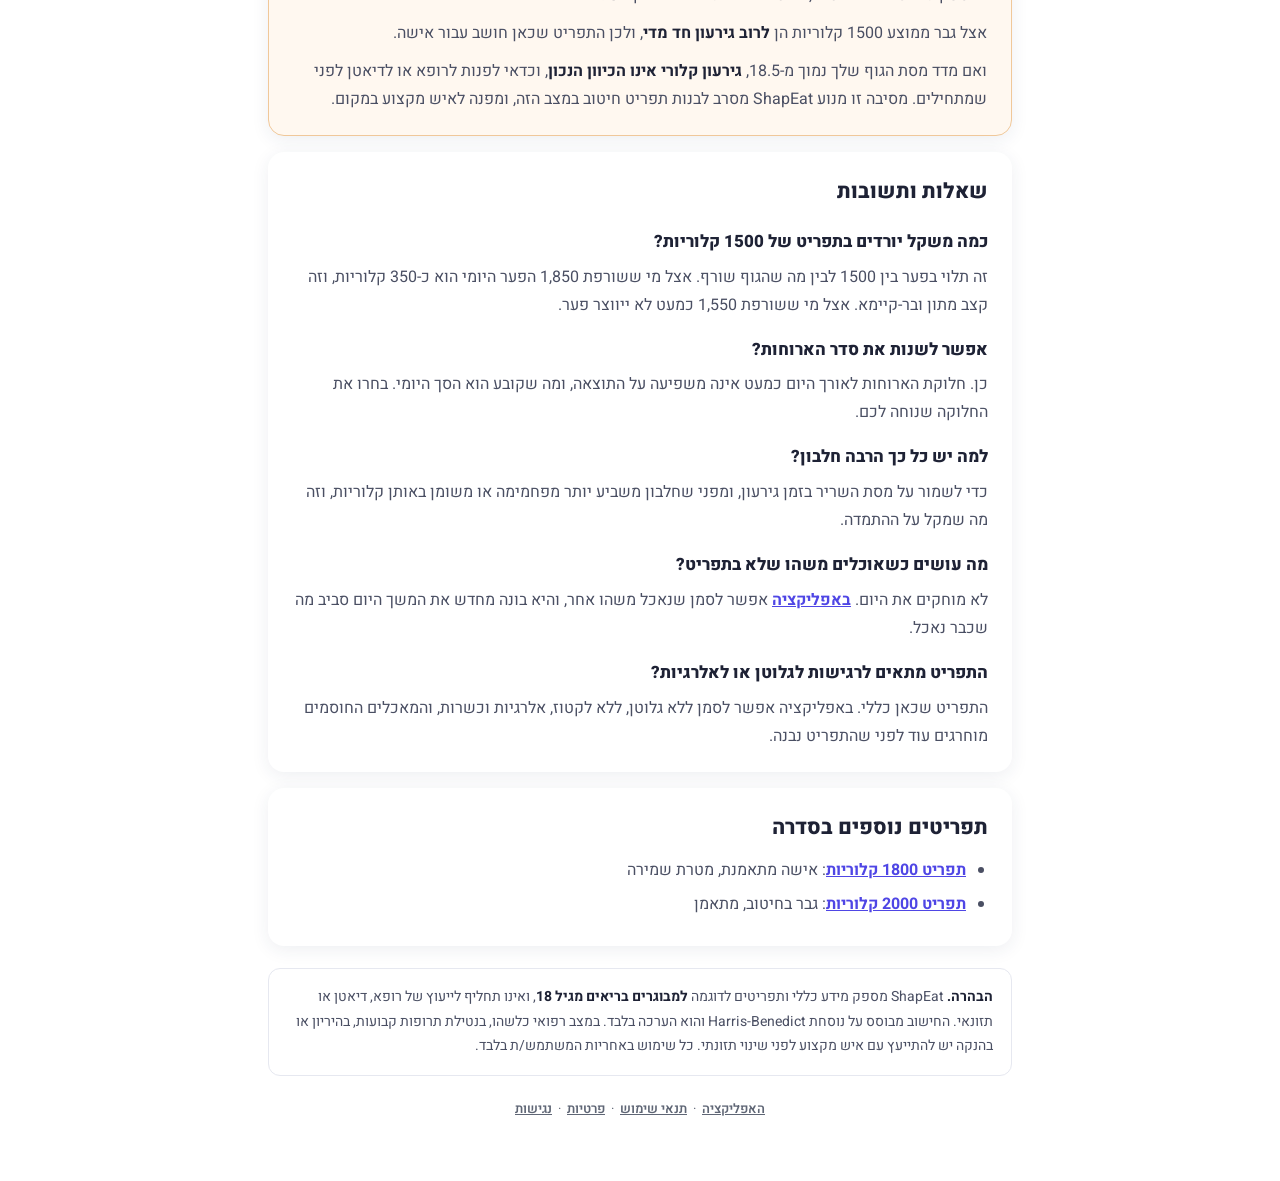
==== commit 9376f8a4: "A yogurt cup that does not exist, in a third of the menus Alex checked a real Shufersal 0% Greek yog" ====
--- a/menu-1500/index.html
+++ b/menu-1500/index.html
@@ -112,7 +112,7 @@
 
     <div class="meal">
       <div class="meal-head"><span class="meal-name">ארוחת אחר הצהריים</span><span class="meal-cal">225 קלוריות</span></div>
-      <div class="row"><span>יוגורט חלבון</span><span class="amt">גביע (200 גרם)</span></div>
+      <div class="row"><span>יוגורט PRO</span><span class="amt">גביע (200 גרם)</span></div>
       <div class="row"><span>תפוח</span><span class="amt">תפוח בינוני</span></div>
       <div class="meal-macro">חלבון 21 גרם · שומן 0 גרם · פחמימות 36 גרם</div>
     </div>
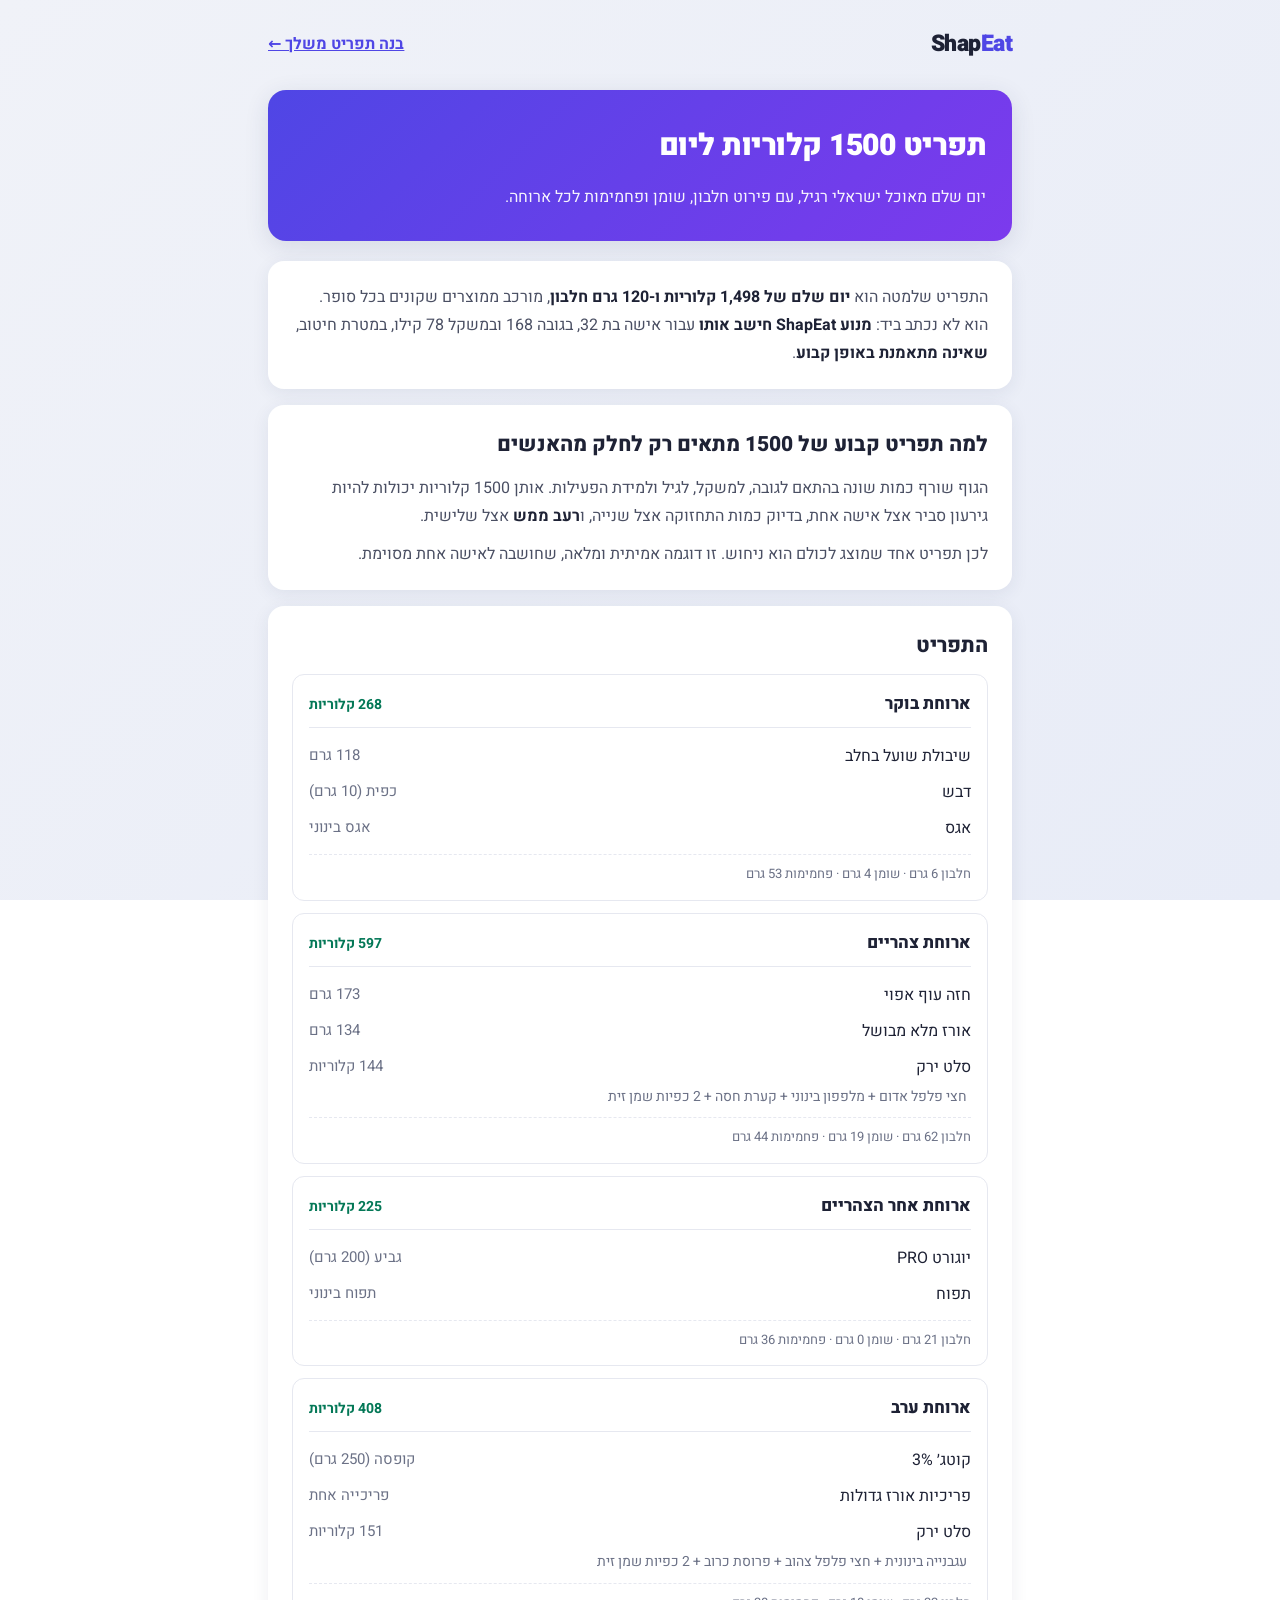
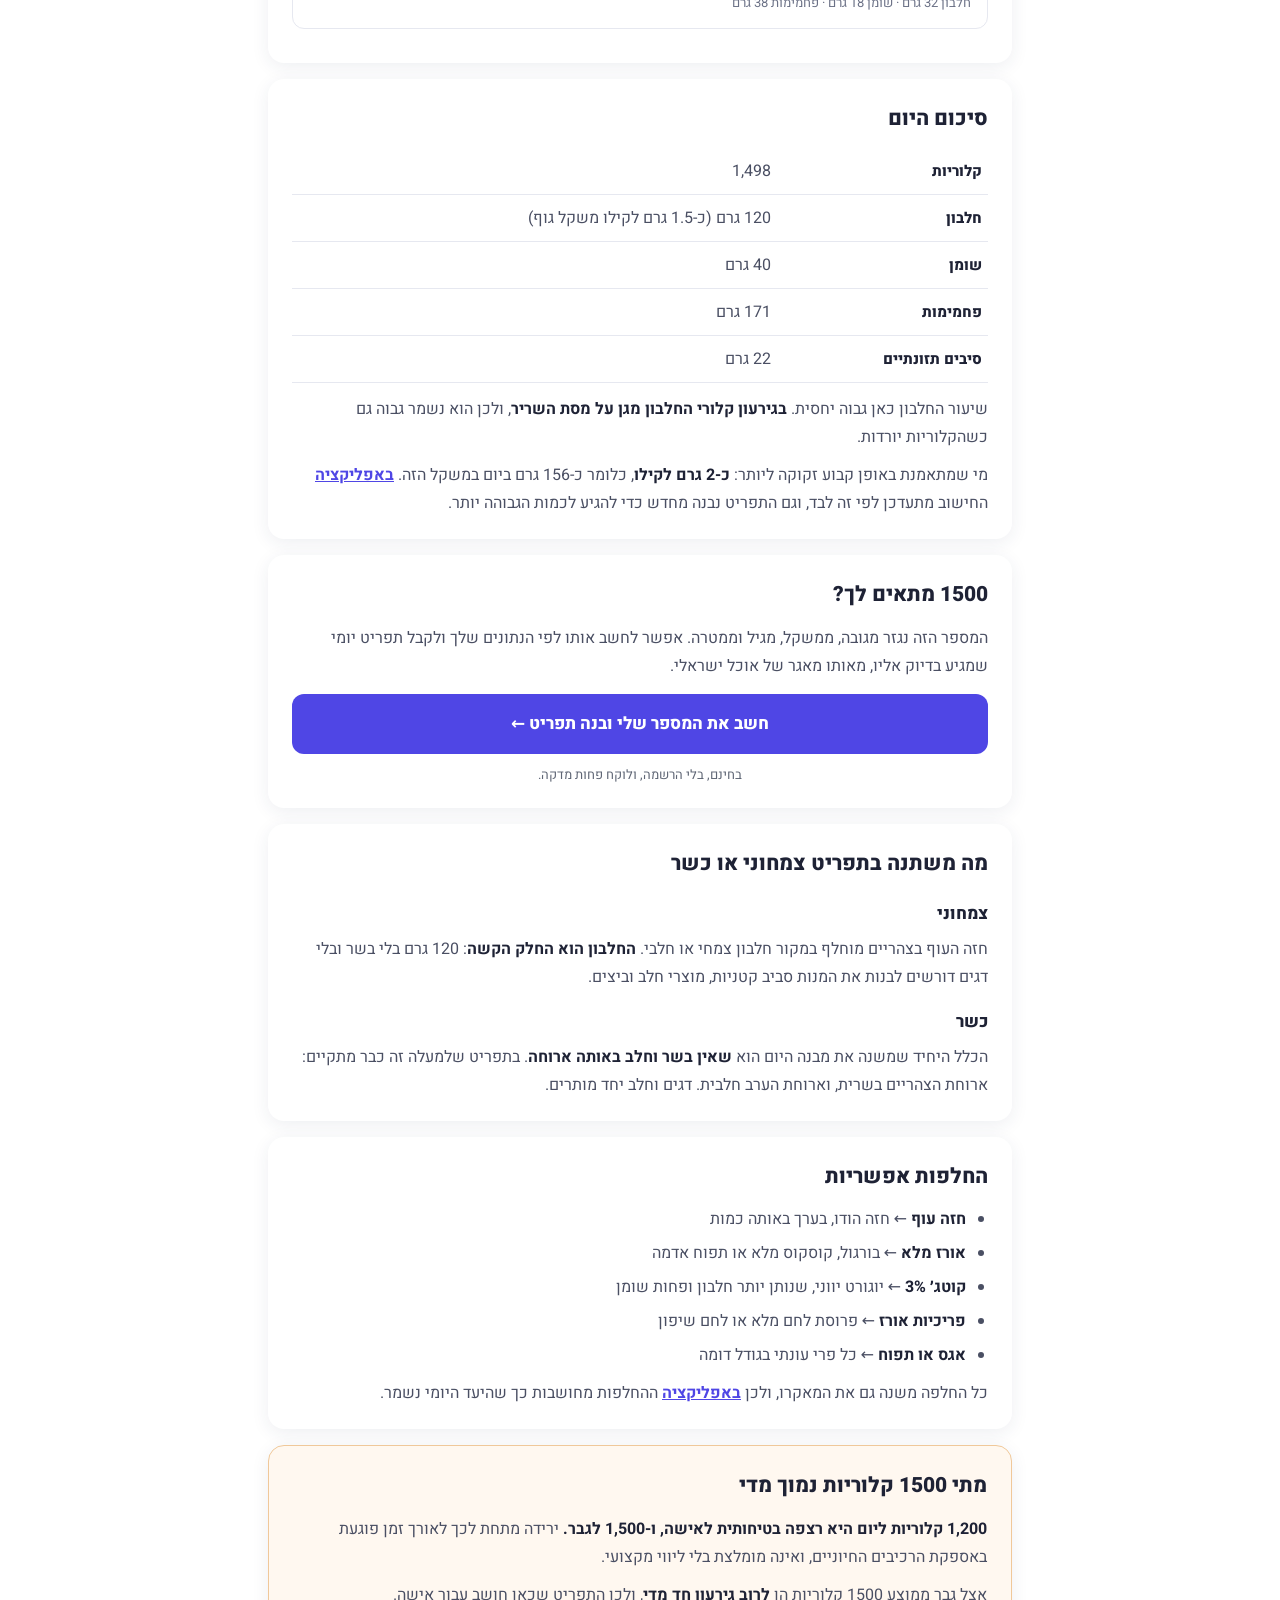
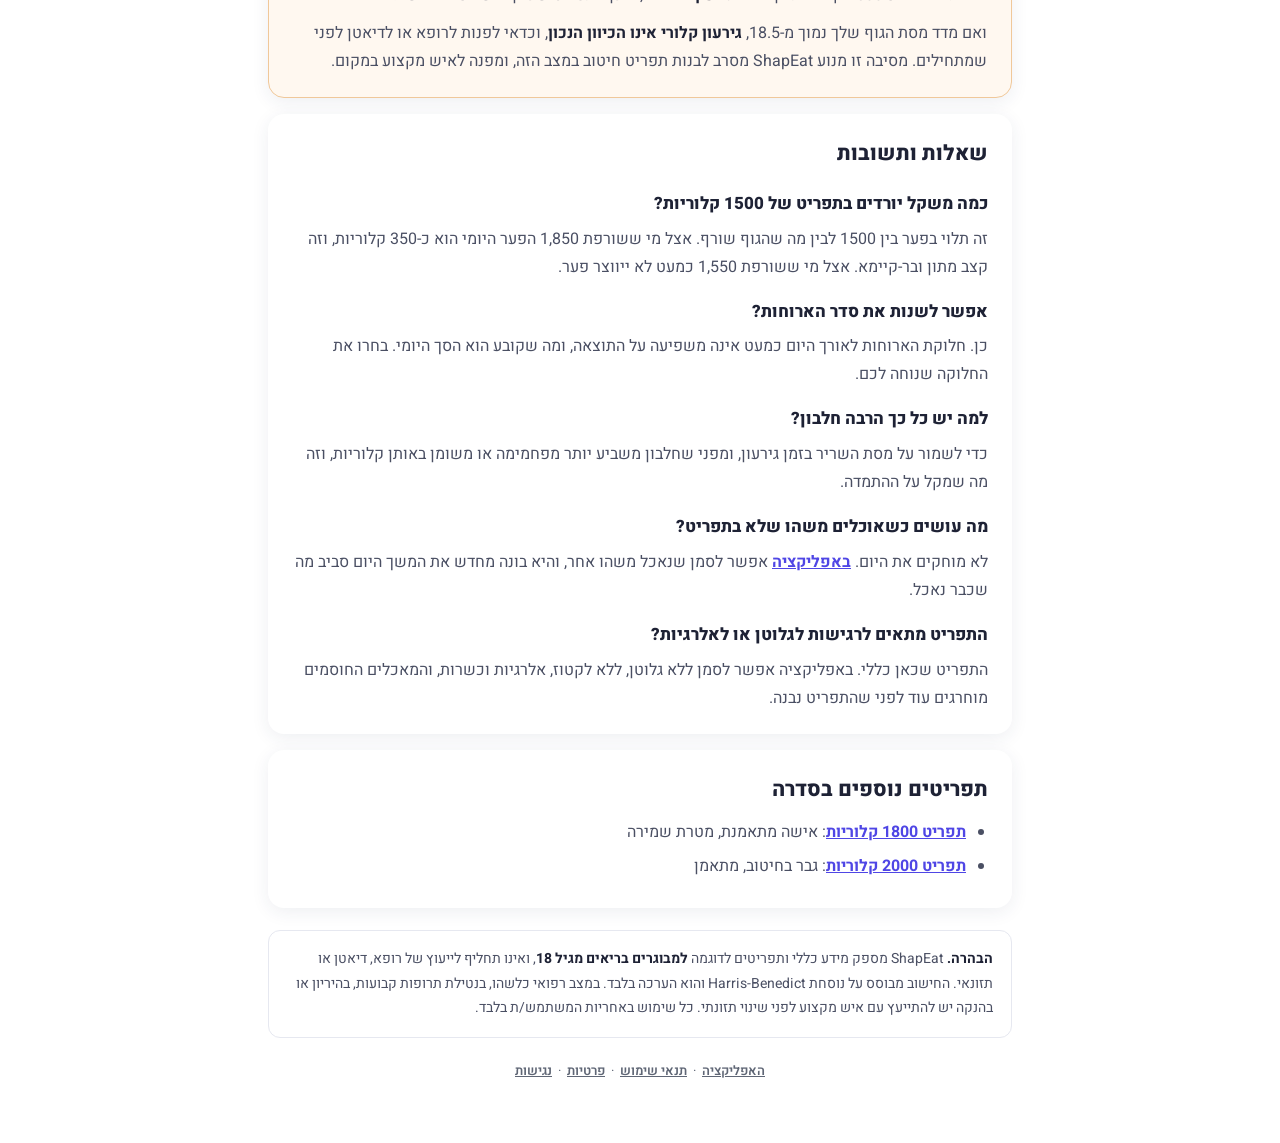
==== commit d75fd691: "Three sibling pages that shared five paragraphs word for word The no-ai-slop skill was run in detect" ====
--- a/menu-1500/index.html
+++ b/menu-1500/index.html
@@ -77,17 +77,15 @@
     <p>התפריט שלמטה הוא <b>יום שלם של 1,498 קלוריות ו-120 גרם חלבון</b>, מורכב ממוצרים
       שקונים בכל סופר. הוא לא נכתב ביד: <b>מנוע ShapEat חישב אותו</b> עבור אישה בת 32,
       בגובה 168 ובמשקל 78 קילו, במטרת חיטוב, <b>שאינה מתאמנת באופן קבוע</b>.</p>
-    <p style="margin-top:10px">ולפני התפריט עצמו, הדבר החשוב ביותר בעמוד הזה:
-      <b>1500 קלוריות אינו מספר נכון או שגוי. הוא תלוי בך.</b></p>
   </div>
 
   <div class="card">
     <h2>למה תפריט קבוע של 1500 מתאים רק לחלק מהאנשים</h2>
     <p>הגוף שורף כמות שונה בהתאם לגובה, למשקל, לגיל ולמידת הפעילות. אותן 1500 קלוריות
-      יכולות להיות <b>גירעון סביר</b> אצל אישה אחת, <b>בדיוק כמות התחזוקה</b> אצל שנייה,
+      יכולות להיות גירעון סביר אצל אישה אחת, בדיוק כמות התחזוקה אצל שנייה,
       ו<b>רעב ממש</b> אצל שלישית.</p>
-    <p style="margin-top:10px">לכן תפריט אחד שמוצג לכולם הוא ניחוש. התפריט שכאן מוצג
-      כדוגמה מלאה ואמיתית, ולא כהמלצה אישית.</p>
+    <p style="margin-top:10px">לכן תפריט אחד שמוצג לכולם הוא ניחוש. זו דוגמה אמיתית
+      ומלאה, שחושבה לאישה אחת מסוימת.</p>
   </div>
 
   <div class="card">
@@ -136,8 +134,8 @@
       <tr><th>פחמימות</th><td>171 גרם</td></tr>
       <tr><th>סיבים תזונתיים</th><td>22 גרם</td></tr>
     </table>
-    <p style="margin-top:12px">שיעור החלבון כאן גבוה יחסית, וזה מכוון: <b>בגירעון קלורי
-      החלבון הוא מה שמגן על מסת השריר</b>, ולכן הוא נשמר גבוה גם כשהקלוריות יורדות.</p>
+    <p style="margin-top:12px">שיעור החלבון כאן גבוה יחסית. <b>בגירעון קלורי החלבון מגן
+      על מסת השריר</b>, ולכן הוא נשמר גבוה גם כשהקלוריות יורדות.</p>
     <p style="margin-top:10px">מי שמתאמנת באופן קבוע זקוקה ליותר: <b>כ-2 גרם לקילו</b>,
       כלומר כ-156 גרם ביום במשקל הזה. <a href="/">באפליקציה</a> החישוב מתעדכן לפי זה לבד,
       וגם התפריט נבנה מחדש כדי להגיע לכמות הגבוהה יותר.</p>
@@ -154,9 +152,8 @@
   <div class="card">
     <h2>מה משתנה בתפריט צמחוני או כשר</h2>
     <h3>צמחוני</h3>
-    <p>חזה העוף בצהריים מוחלף במקור חלבון צמחי או חלבי. הקושי העיקרי אינו הקלוריות אלא
-      <b>להגיע לאותם 120 גרם חלבון</b> בלי בשר ובלי דגים, ולכן המנות נבנות סביב קטניות,
-      מוצרי חלב וביצים.</p>
+    <p>חזה העוף בצהריים מוחלף במקור חלבון צמחי או חלבי. <b>החלבון הוא החלק הקשה</b>:
+      120 גרם בלי בשר ובלי דגים דורשים לבנות את המנות סביב קטניות, מוצרי חלב וביצים.</p>
     <h3>כשר</h3>
     <p>הכלל היחיד שמשנה את מבנה היום הוא <b>שאין בשר וחלב באותה ארוחה</b>. בתפריט שלמעלה
       זה כבר מתקיים: ארוחת הצהריים בשרית, וארוחת הערב חלבית. דגים וחלב יחד מותרים.</p>
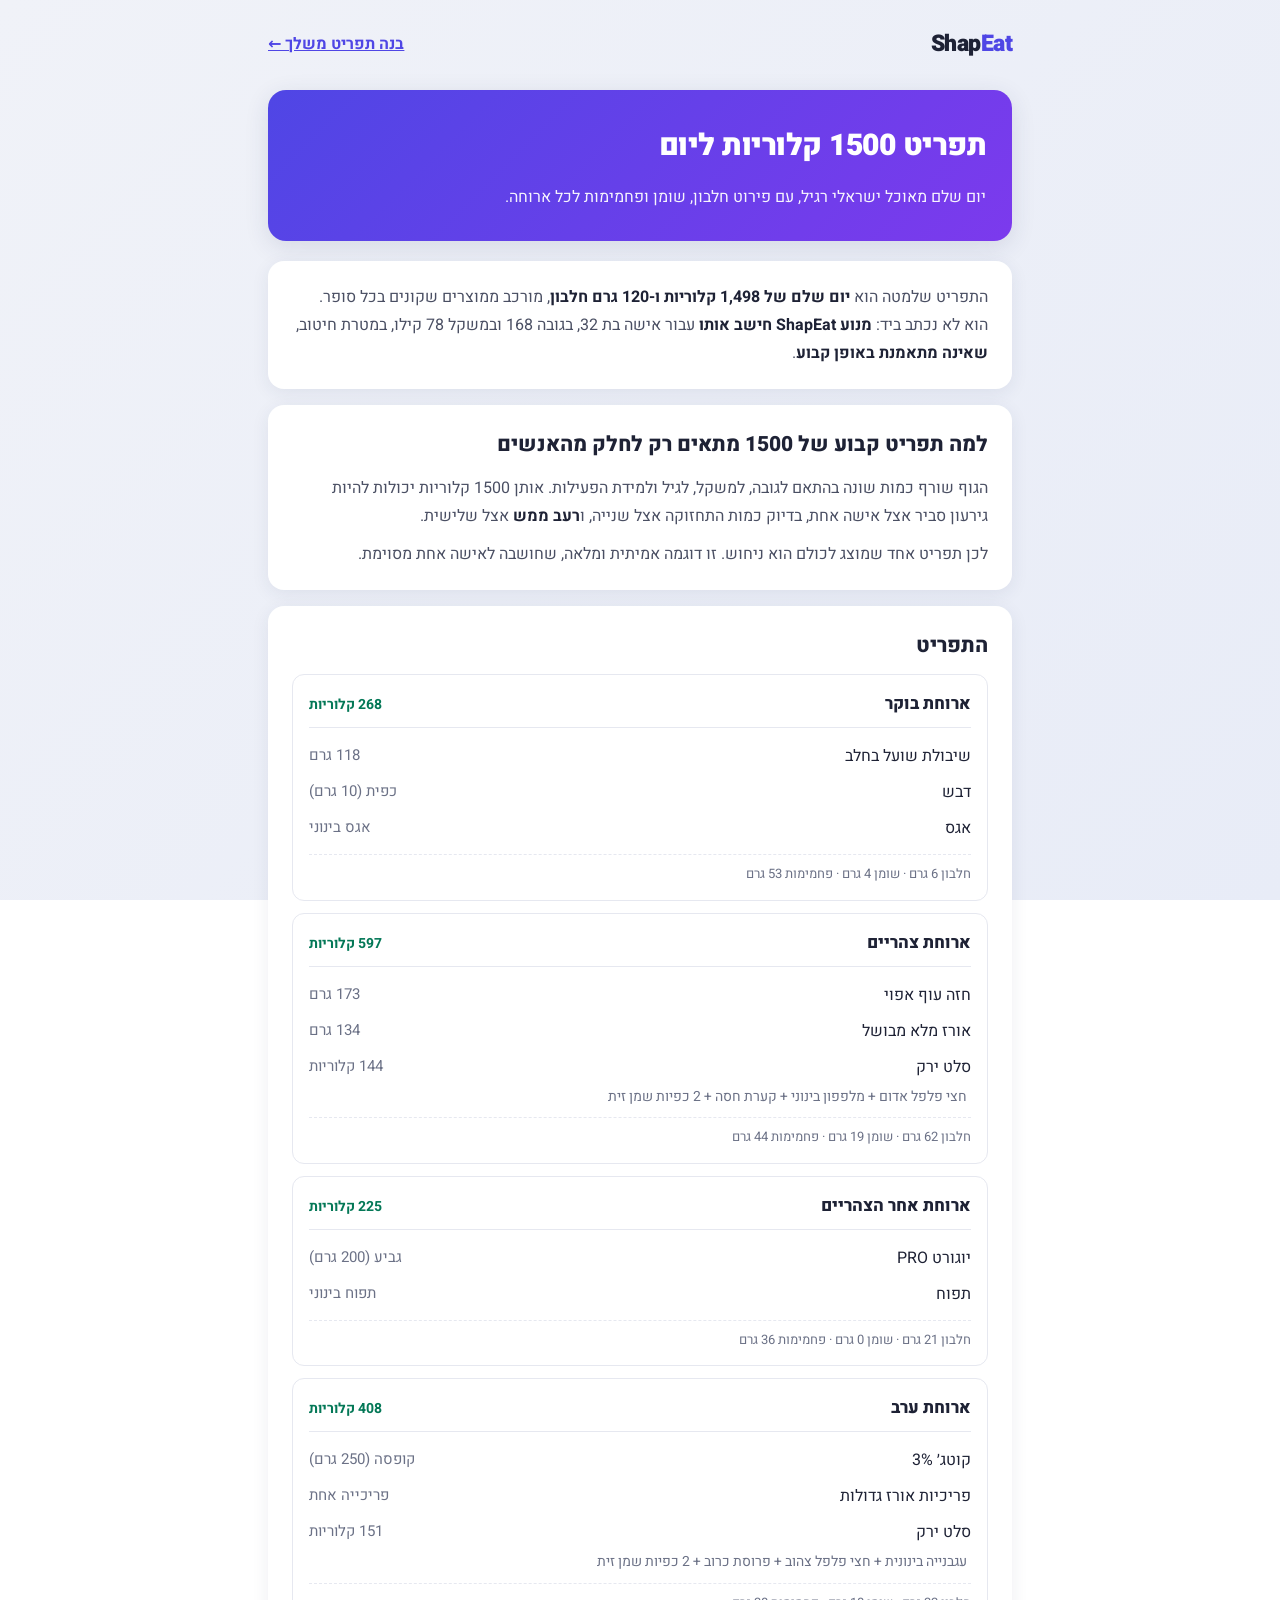
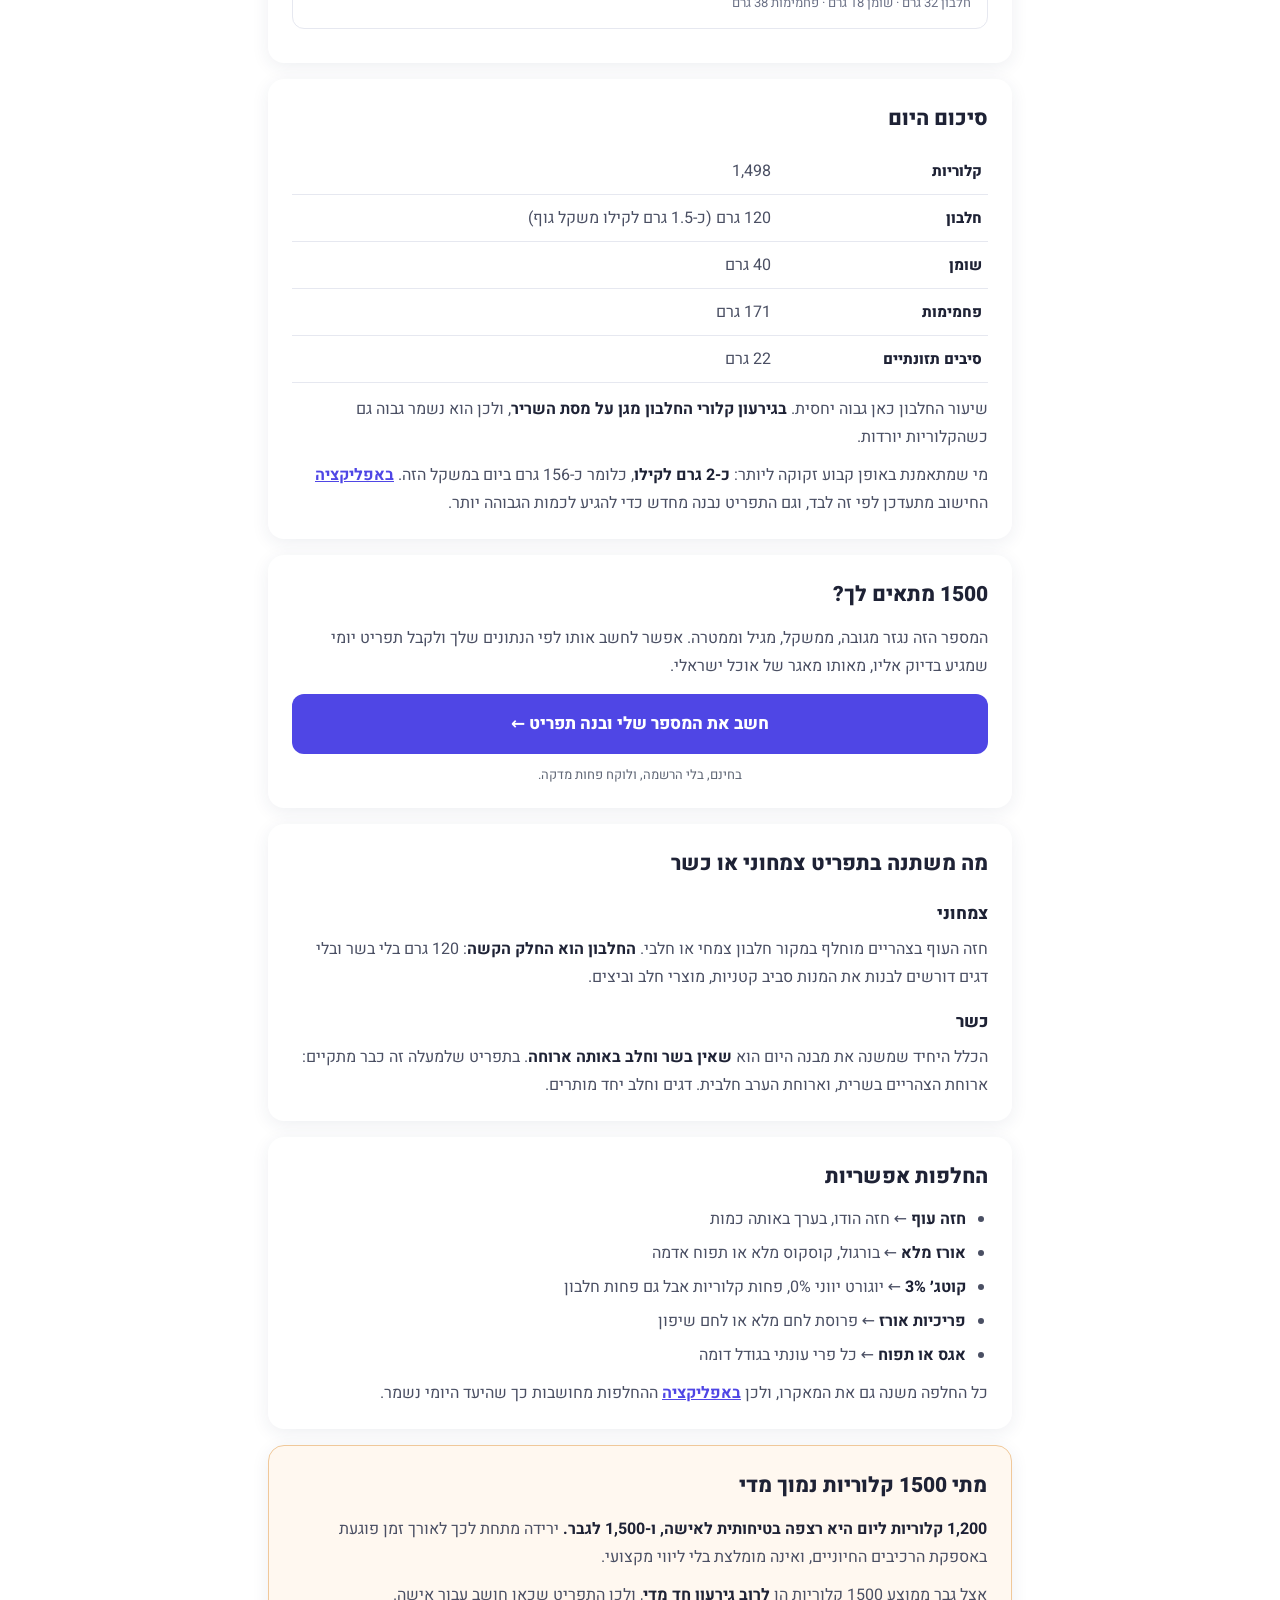
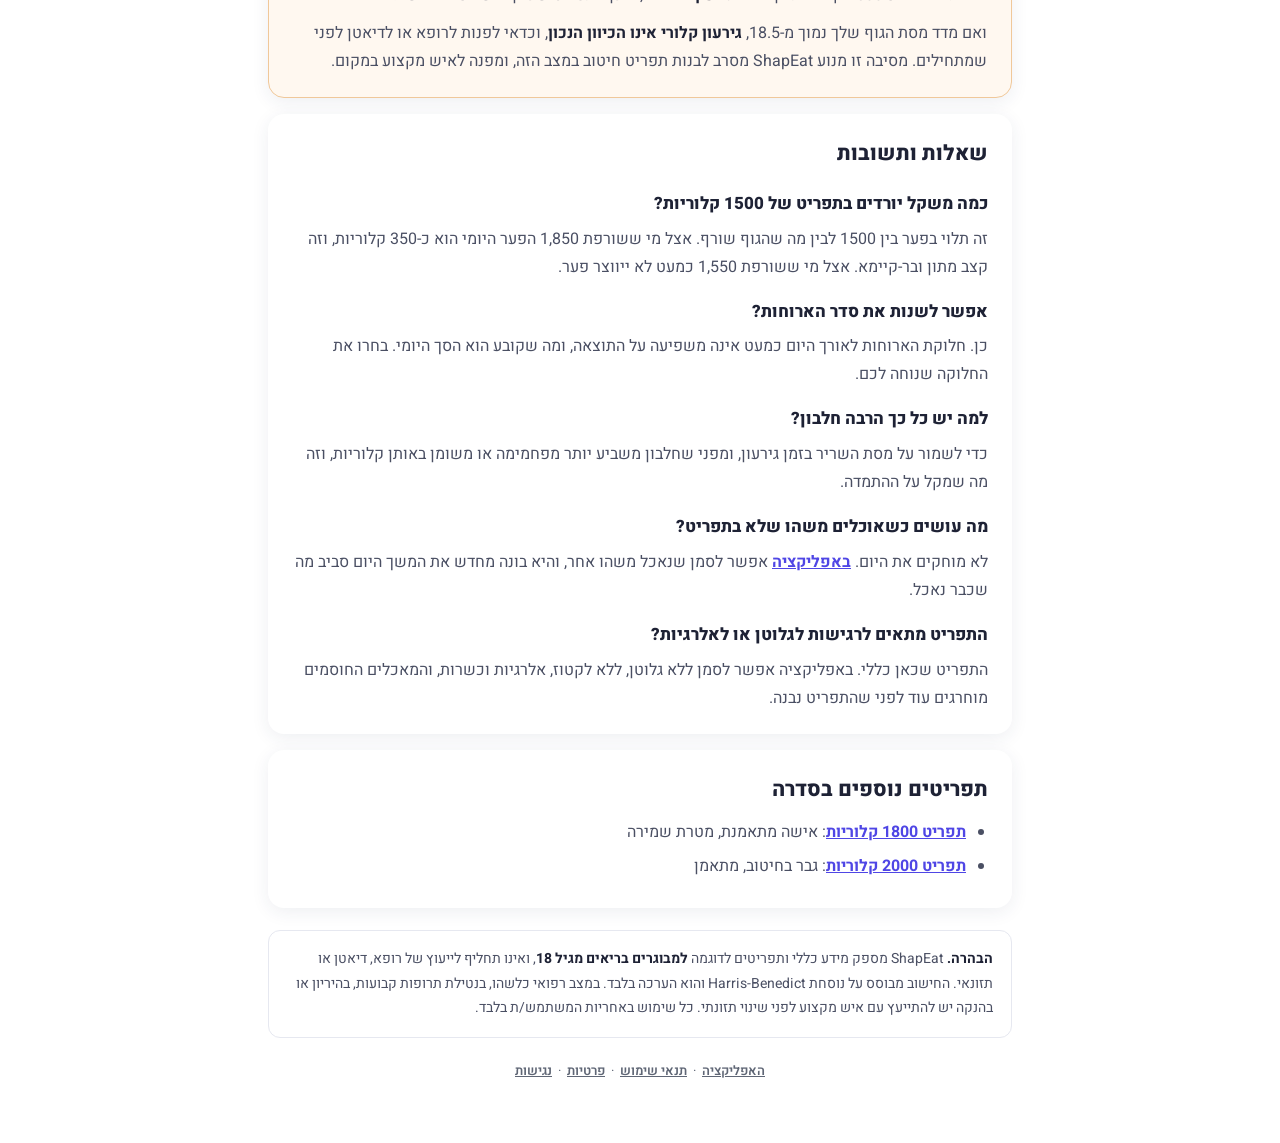
==== commit 8088408f: "Two of the three sample days opened on cereal and milk Alex noticed the 1800 and 2000 breakfasts wer" ====
--- a/menu-1500/index.html
+++ b/menu-1500/index.html
@@ -164,7 +164,7 @@
     <ul>
       <li><b>חזה עוף</b> ← חזה הודו, בערך באותה כמות</li>
       <li><b>אורז מלא</b> ← בורגול, קוסקוס מלא או תפוח אדמה</li>
-      <li><b>קוטג׳ 3%</b> ← יוגורט יווני, שנותן יותר חלבון ופחות שומן</li>
+      <li><b>קוטג׳ 3%</b> ← יוגורט יווני 0%, פחות קלוריות אבל גם פחות חלבון</li>
       <li><b>פריכיות אורז</b> ← פרוסת לחם מלא או לחם שיפון</li>
       <li><b>אגס או תפוח</b> ← כל פרי עונתי בגודל דומה</li>
     </ul>
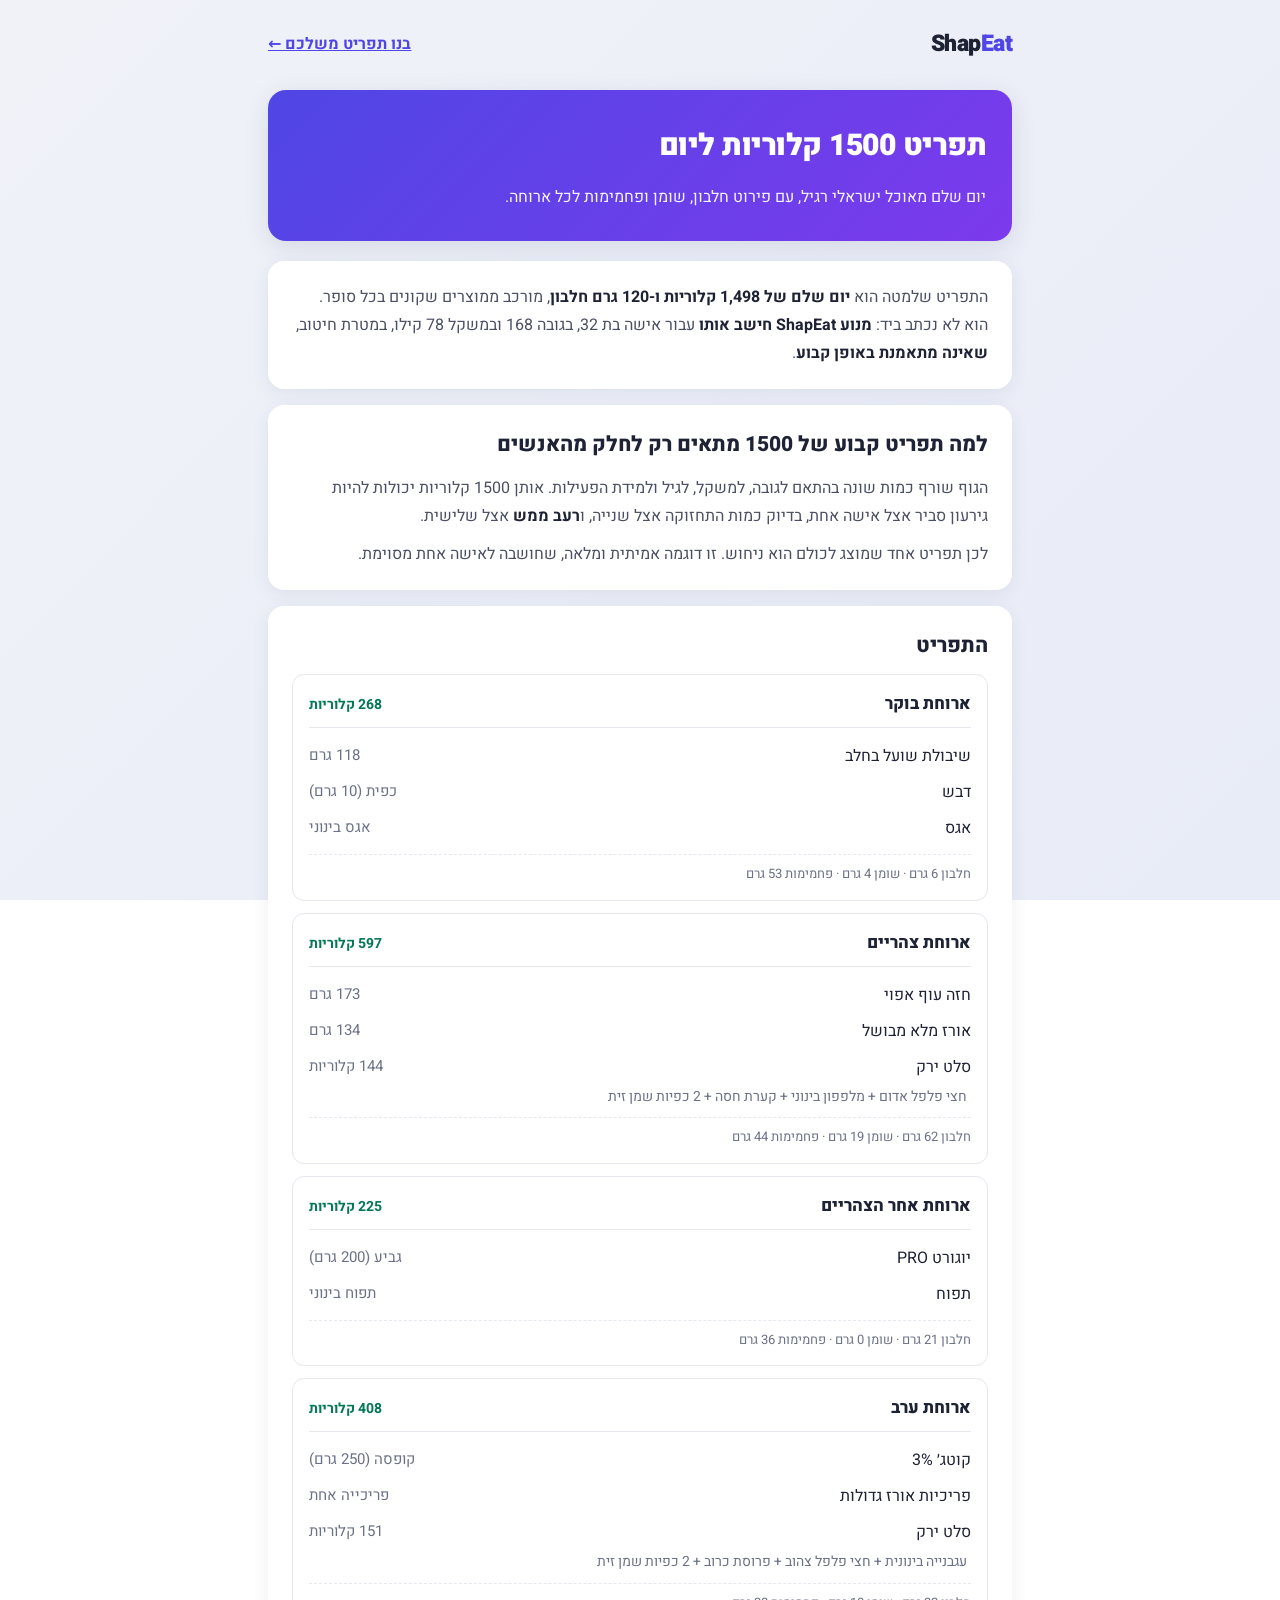
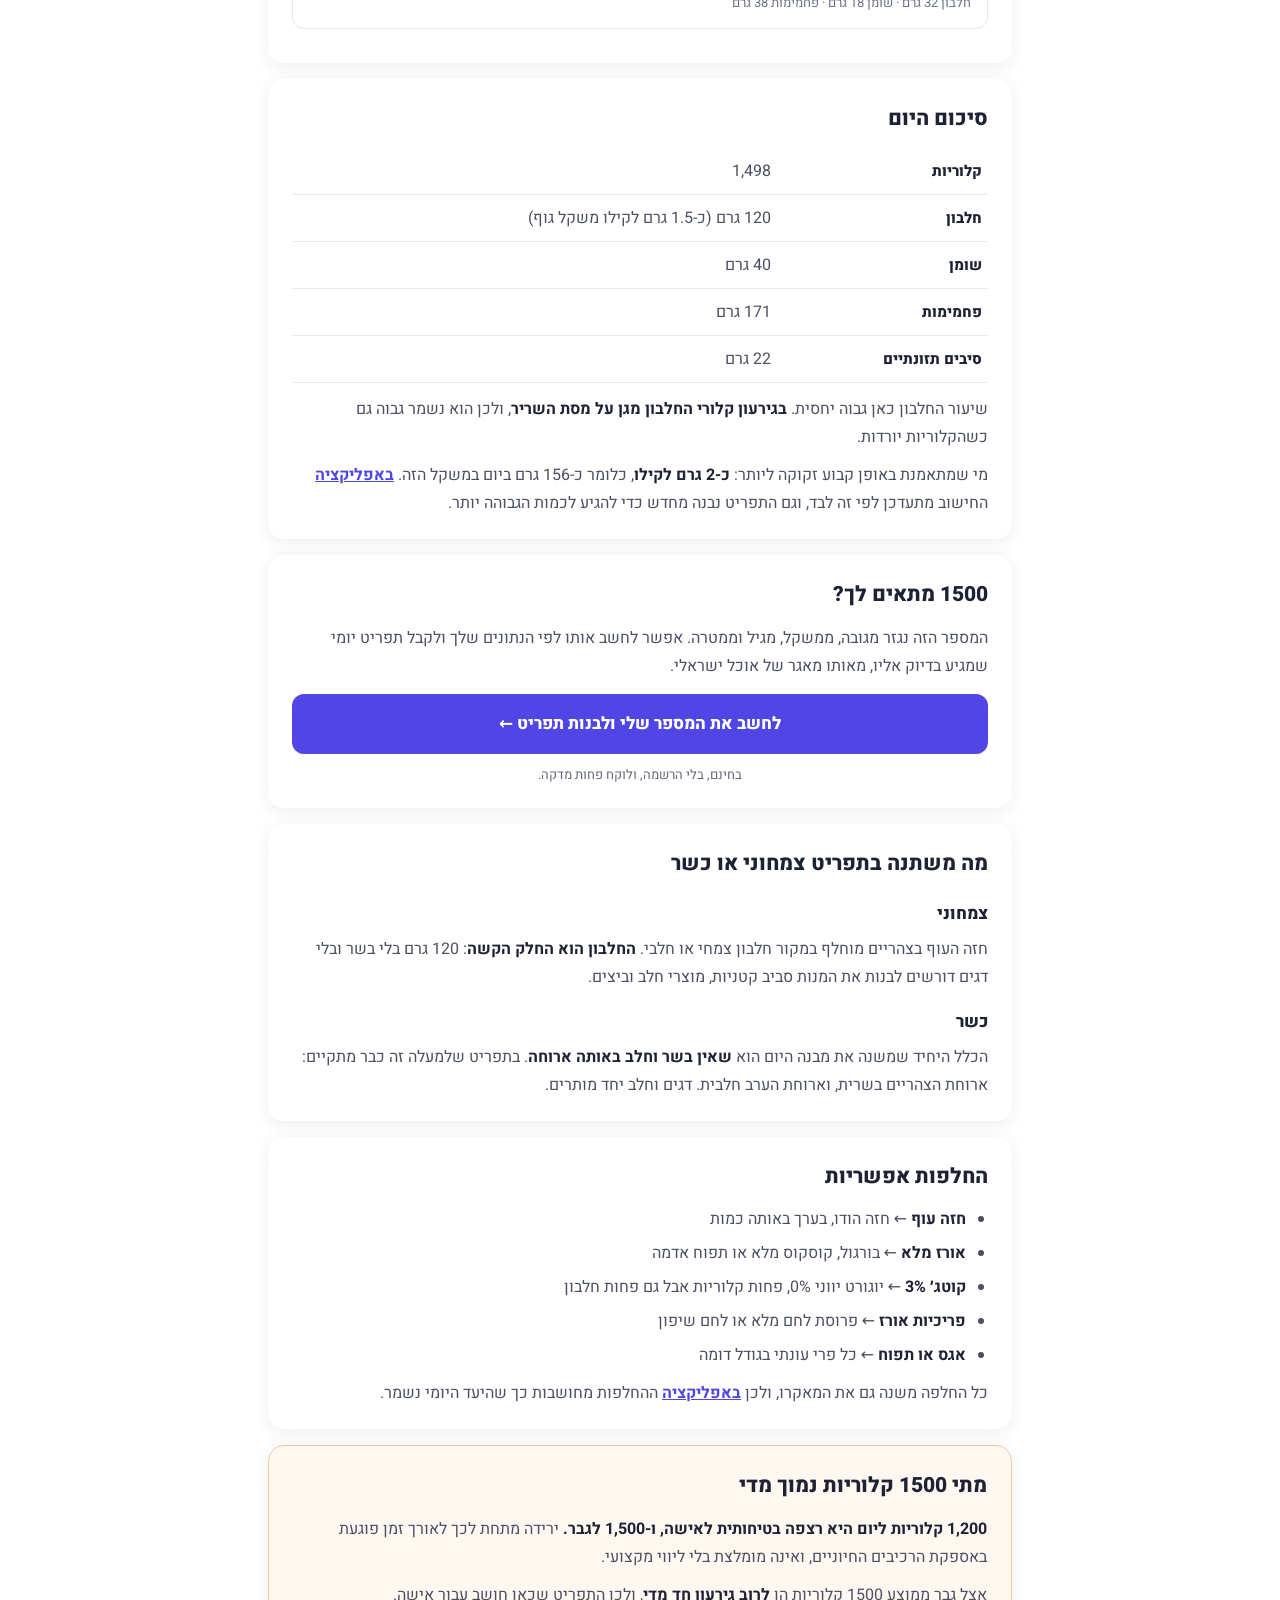
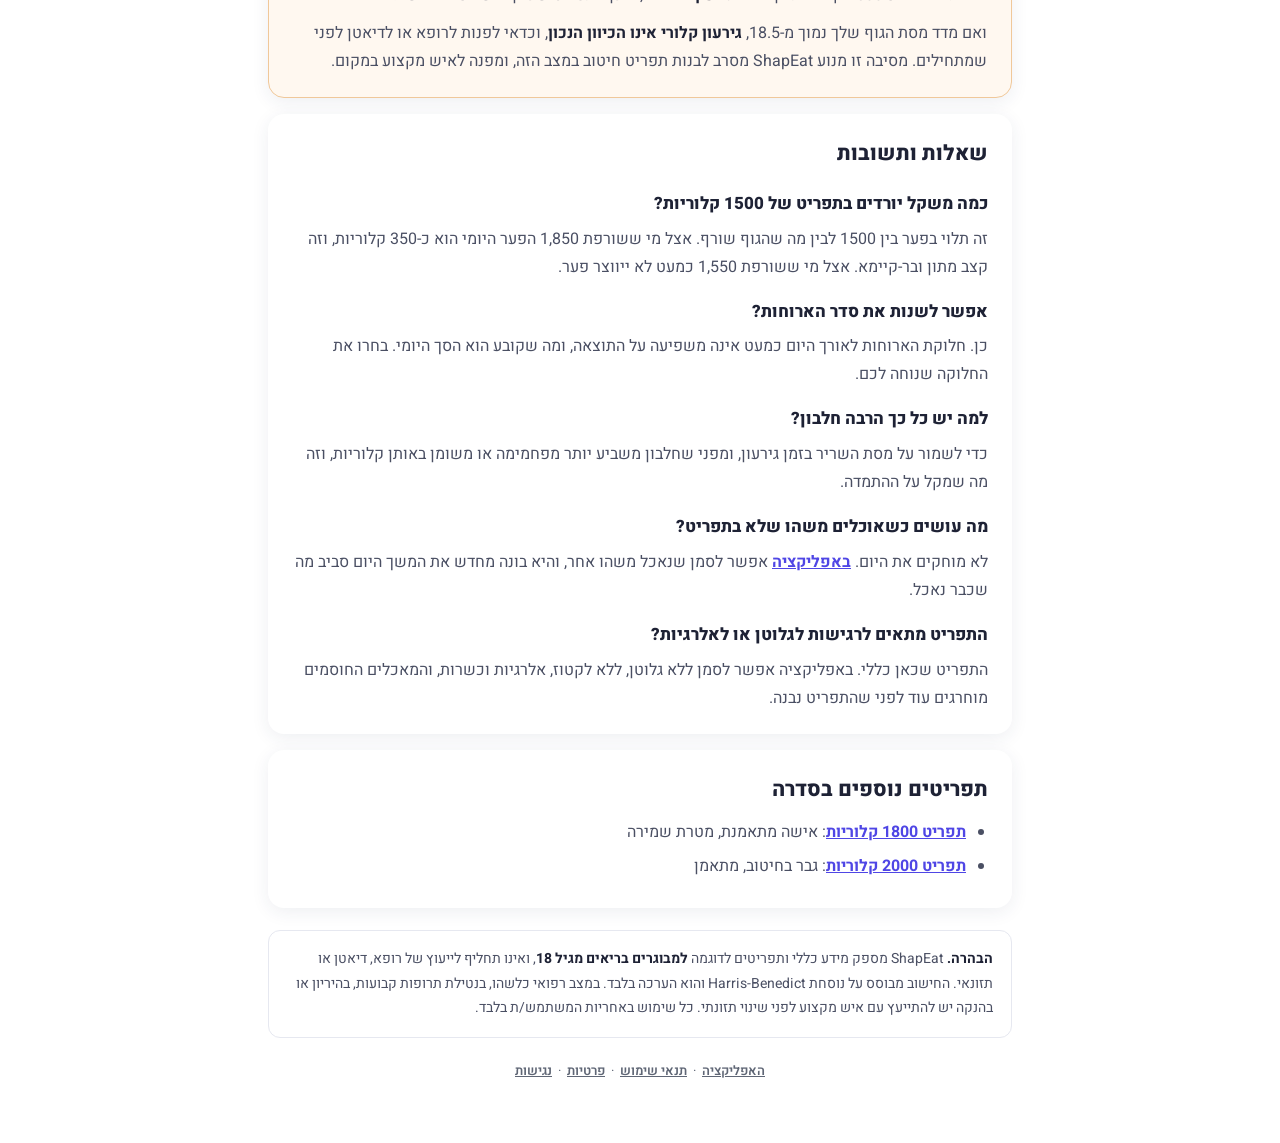
==== commit e18006a3: "The pages ask people to build a menu, in the masculine only All three calls to action on the calorie" ====
--- a/menu-1500/index.html
+++ b/menu-1500/index.html
@@ -65,7 +65,7 @@
 <div class="wrap">
   <nav class="nav">
     <a class="logo" href="/">Shap<span class="eat">Eat</span></a>
-    <a href="/">בנה תפריט משלך ←</a>
+    <a href="/">בנו תפריט משלכם ←</a>
   </nav>
 
   <div class="head">
@@ -145,7 +145,7 @@
     <h2>1500 מתאים לך?</h2>
     <p>המספר הזה נגזר מגובה, ממשקל, מגיל וממטרה. אפשר לחשב אותו לפי הנתונים שלך ולקבל
       תפריט יומי שמגיע בדיוק אליו, מאותו מאגר של אוכל ישראלי.</p>
-    <a class="cta" href="/">חשב את המספר שלי ובנה תפריט ←</a>
+    <a class="cta" href="/">לחשב את המספר שלי ולבנות תפריט ←</a>
     <p class="note">בחינם, בלי הרשמה, ולוקח פחות מדקה.</p>
   </div>
 
